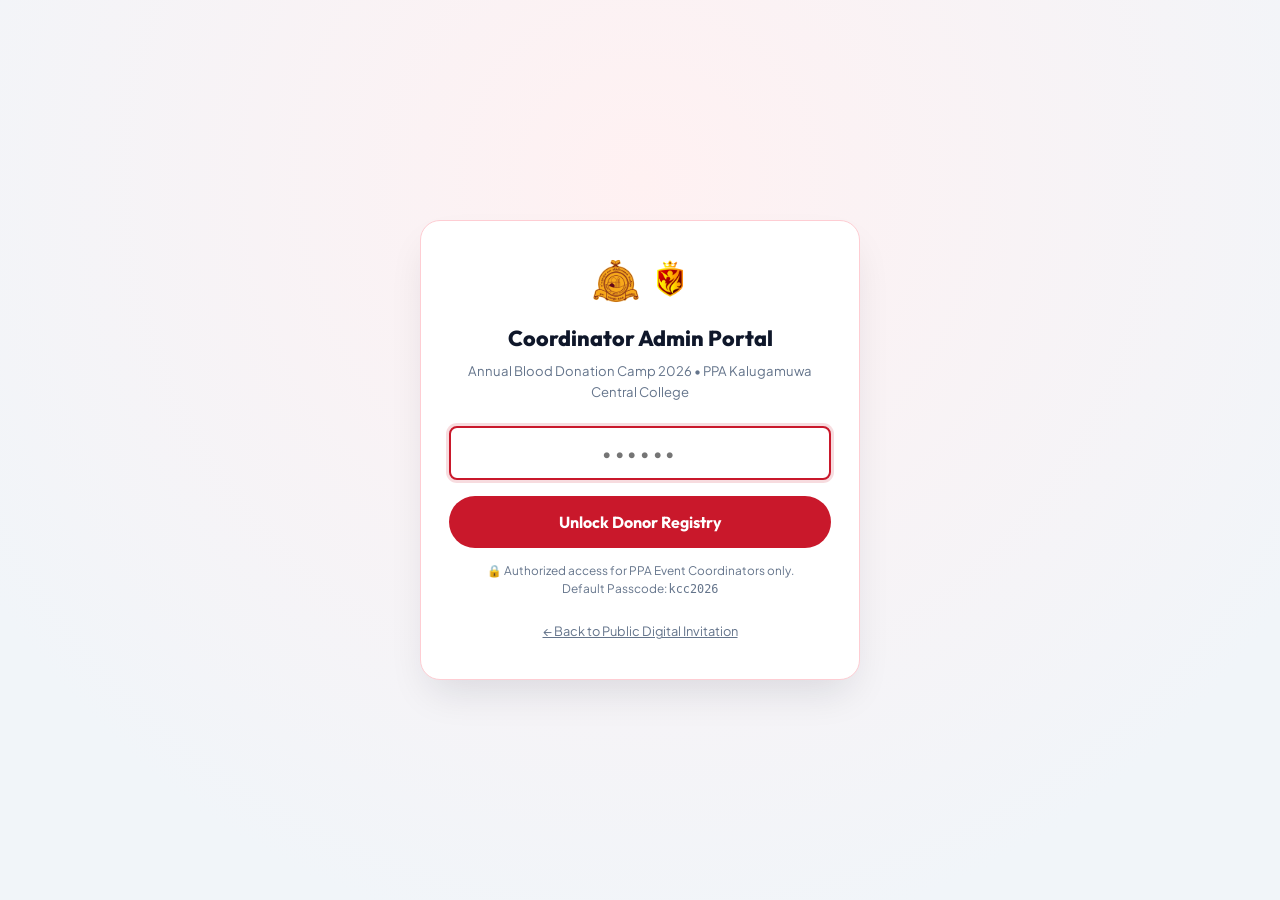
==== admin.html @ 864d2d02 "fix: remove mode no-cors that silently blocked all registration syncing to Google Sheets - config.js" ====
<!doctype html>
<html lang="en">
<head>
  <meta charset="utf-8">
  <meta name="viewport" content="width=device-width, initial-scale=1, viewport-fit=cover, maximum-scale=5">
  <meta name="theme-color" content="#8f0e1f">
  <meta name="robots" content="noindex, nofollow">
  <title>Coordinator Admin Portal | KCC Blood Donation Camp 2026</title>

  <!-- Google Fonts -->
  <link rel="preconnect" href="https://fonts.googleapis.com">
  <link rel="preconnect" href="https://fonts.gstatic.com" crossorigin>
  <link href="https://fonts.googleapis.com/css2?family=Outfit:wght@500;600;700;800&family=Plus+Jakarta+Sans:wght@400;500;600;700&display=swap" rel="stylesheet">

  <link rel="stylesheet" href="style.css">
  <style>
    /* ==========================================================================
       ADMIN PORTAL SPECIFIC STYLES
       ========================================================================== */
    body.admin-body {
      background: #f8fafc;
      min-height: 100vh;
      display: flex;
      flex-direction: column;
    }

    /* Passcode Lock Screen */
    .admin-auth-screen {
      min-height: 100vh;
      display: flex;
      align-items: center;
      justify-content: center;
      padding: 20px;
      background: radial-gradient(circle at 50% 20%, #fff1f2 0%, #f1f5f9 80%);
    }

    .auth-card {
      background: #ffffff;
      border: 1.5px solid var(--color-red-border);
      border-radius: 20px;
      padding: 36px 28px;
      width: 100%;
      max-width: 440px;
      text-align: center;
      box-shadow: 0 20px 40px -10px rgba(15, 23, 42, 0.12);
      animation: fadeInUp 0.4s ease-out;
    }

    .auth-crests {
      display: flex;
      align-items: center;
      justify-content: center;
      gap: 12px;
      margin-bottom: 16px;
    }

    .auth-crests img {
      height: 48px;
      width: auto;
    }

    .auth-title {
      font-family: var(--font-display);
      font-size: 1.35rem;
      font-weight: 800;
      color: var(--text-dark);
      margin-bottom: 4px;
    }

    .auth-sub {
      font-size: 0.82rem;
      color: var(--text-muted);
      margin-bottom: 24px;
    }

    .pin-input-wrap {
      position: relative;
      margin-bottom: 16px;
    }

    .pin-input {
      width: 100%;
      padding: 14px 16px;
      font-size: 1.1rem;
      text-align: center;
      letter-spacing: 0.2em;
      border: 2px solid var(--border-color);
      border-radius: var(--radius-sm);
      outline: none;
      transition: all 0.2s ease;
    }

    .pin-input:focus {
      border-color: var(--color-red);
      box-shadow: 0 0 0 3px rgba(201, 24, 43, 0.15);
    }

    .auth-error {
      color: var(--color-red);
      font-size: 0.82rem;
      font-weight: 600;
      display: none;
      margin-bottom: 12px;
    }

    .auth-hint {
      font-size: 0.74rem;
      color: var(--text-muted);
      margin-top: 14px;
    }

    /* Main Admin Dashboard Container */
    .admin-dashboard {
      display: none;
      flex-direction: column;
      flex: 1;
    }

    .admin-header {
      background: #ffffff;
      border-bottom: 1px solid var(--border-color);
      position: sticky;
      top: 0;
      z-index: 90;
      box-shadow: var(--shadow-sm);
    }

    .admin-nav-inner {
      max-width: 1120px;
      margin: 0 auto;
      padding: 12px 20px;
      display: flex;
      align-items: center;
      justify-content: space-between;
      gap: 16px;
      flex-wrap: wrap;
    }

    .admin-brand {
      display: flex;
      align-items: center;
      gap: 10px;
    }

    .admin-brand img {
      height: 38px;
    }

    .admin-brand-text h1 {
      font-family: var(--font-display);
      font-size: 1.05rem;
      font-weight: 800;
      color: var(--text-dark);
      line-height: 1.2;
    }

    .admin-brand-text p {
      font-size: 0.72rem;
      color: var(--color-gold);
      font-weight: 700;
      text-transform: uppercase;
      letter-spacing: 0.05em;
    }

    .admin-actions {
      display: flex;
      align-items: center;
      gap: 8px;
      flex-wrap: wrap;
    }

    .btn-admin {
      display: inline-flex;
      align-items: center;
      gap: 6px;
      padding: 8px 14px;
      border-radius: var(--radius-pill);
      font-family: var(--font-display);
      font-size: 0.82rem;
      font-weight: 700;
      cursor: pointer;
      border: 1px solid var(--border-color);
      background: #ffffff;
      color: var(--text-dark);
      transition: all 0.2s ease;
      white-space: nowrap;
    }

    .btn-admin:hover {
      border-color: var(--color-red);
      color: var(--color-red);
      transform: translateY(-1px);
    }

    .btn-admin-primary {
      background: var(--color-red);
      color: #ffffff;
      border-color: var(--color-red);
    }

    .btn-admin-primary:hover {
      background: var(--color-red-dark);
      color: #ffffff;
    }

    .btn-admin-green {
      background: #16a34a;
      color: #ffffff;
      border-color: #16a34a;
    }

    .btn-admin-green:hover {
      background: #15803d;
      color: #ffffff;
    }

    /* KPI Summary Row */
    .admin-content {
      max-width: 1120px;
      margin: 0 auto;
      padding: 24px 20px 60px;
      width: 100%;
      flex: 1;
    }

    .kpi-grid {
      display: grid;
      grid-template-columns: repeat(4, 1fr);
      gap: 16px;
      margin-bottom: 24px;
    }

    .kpi-card {
      background: #ffffff;
      border: 1px solid var(--border-color);
      border-radius: var(--radius-md);
      padding: 18px 16px;
      box-shadow: var(--shadow-sm);
      position: relative;
      overflow: hidden;
    }

    .kpi-card::before {
      content: "";
      position: absolute;
      top: 0;
      left: 0;
      right: 0;
      height: 3px;
      background: var(--border-color);
    }

    .kpi-card.kpi-red::before { background: var(--color-red); }
    .kpi-card.kpi-blue::before { background: #3b82f6; }
    .kpi-card.kpi-amber::before { background: #f59e0b; }
    .kpi-card.kpi-green::before { background: #10b981; }

    .kpi-title {
      font-size: 0.74rem;
      font-weight: 700;
      text-transform: uppercase;
      letter-spacing: 0.05em;
      color: var(--text-muted);
      margin-bottom: 6px;
    }

    .kpi-value {
      font-family: var(--font-display);
      font-size: 2rem;
      font-weight: 800;
      color: var(--text-dark);
      line-height: 1;
      margin-bottom: 6px;
    }

    .kpi-sub {
      font-size: 0.78rem;
      color: var(--text-muted);
      display: flex;
      align-items: center;
      gap: 6px;
      flex-wrap: wrap;
    }

    .badge-pill {
      display: inline-block;
      padding: 2px 7px;
      border-radius: var(--radius-pill);
      font-size: 0.72rem;
      font-weight: 700;
      background: #f1f5f9;
      color: var(--text-dark);
    }

    .badge-red { background: #fee2e2; color: #991b1b; }
    .badge-blue { background: #dbeafe; color: #1e40af; }
    .badge-green { background: #dcfce7; color: #166534; }
    .badge-amber { background: #fef3c7; color: #92400e; }

    /* Filters Bar */
    .filter-bar {
      background: #ffffff;
      border: 1px solid var(--border-color);
      border-radius: var(--radius-md);
      padding: 14px 16px;
      margin-bottom: 20px;
      display: flex;
      align-items: center;
      justify-content: space-between;
      gap: 12px;
      flex-wrap: wrap;
      box-shadow: var(--shadow-sm);
    }

    .search-wrap {
      flex: 1 1 260px;
      position: relative;
    }

    .search-input {
      width: 100%;
      padding: 9px 14px 9px 34px;
      border: 1px solid var(--border-color);
      border-radius: var(--radius-pill);
      font-size: 0.88rem;
      outline: none;
      transition: all 0.2s ease;
    }

    .search-input:focus {
      border-color: var(--color-red);
      box-shadow: 0 0 0 2px rgba(201, 24, 43, 0.1);
    }

    .search-icon {
      position: absolute;
      left: 12px;
      top: 50%;
      transform: translateY(-50%);
      color: var(--text-muted);
      pointer-events: none;
      font-size: 0.85rem;
    }

    .filter-group {
      display: flex;
      align-items: center;
      gap: 8px;
      flex-wrap: wrap;
    }

    .filter-select {
      padding: 8px 12px;
      border: 1px solid var(--border-color);
      border-radius: var(--radius-sm);
      font-size: 0.82rem;
      font-family: inherit;
      background: #ffffff;
      color: var(--text-dark);
      cursor: pointer;
      outline: none;
    }

    .filter-select:focus {
      border-color: var(--color-red);
    }

    /* Registry Table / Cards */
    .registry-card {
      background: #ffffff;
      border: 1px solid var(--border-color);
      border-radius: var(--radius-md);
      box-shadow: var(--shadow-sm);
      overflow: hidden;
    }

    .registry-header {
      padding: 14px 18px;
      border-bottom: 1px solid var(--border-color);
      display: flex;
      align-items: center;
      justify-content: space-between;
      background: #fbfcfd;
    }

    .registry-count {
      font-family: var(--font-display);
      font-size: 0.92rem;
      font-weight: 700;
      color: var(--text-dark);
    }

    .cloud-status-indicator {
      display: inline-flex;
      align-items: center;
      gap: 6px;
      font-size: 0.74rem;
      font-weight: 600;
      color: var(--text-muted);
    }

    .status-dot {
      width: 8px;
      height: 8px;
      border-radius: 50%;
      background: #94a3b8;
    }

    .status-dot.active {
      background: #10b981;
      box-shadow: 0 0 8px #10b981;
    }

    /* Table for desktop */
    .table-responsive {
      width: 100%;
      overflow-x: auto;
    }

    .donor-table {
      width: 100%;
      border-collapse: collapse;
      text-align: left;
      font-size: 0.86rem;
    }

    .donor-table th {
      background: #f8fafc;
      padding: 12px 14px;
      font-family: var(--font-display);
      font-size: 0.74rem;
      font-weight: 700;
      text-transform: uppercase;
      letter-spacing: 0.05em;
      color: var(--text-muted);
      border-bottom: 1px solid var(--border-color);
      white-space: nowrap;
    }

    .donor-table td {
      padding: 12px 14px;
      border-bottom: 1px solid #f1f5f9;
      color: var(--text-dark);
      vertical-align: middle;
    }

    .donor-table tr:hover td {
      background: #fcfdfe;
    }

    .pass-tag {
      font-family: monospace;
      font-weight: 700;
      font-size: 0.8rem;
      color: var(--color-red);
      background: var(--color-red-light);
      padding: 2px 6px;
      border-radius: 4px;
      white-space: nowrap;
    }

    .donor-name-cell {
      font-weight: 700;
      color: var(--text-dark);
    }

    .contact-cell a {
      color: inherit;
      font-weight: 600;
    }

    .contact-cell a:hover {
      color: var(--color-red);
      text-decoration: underline;
    }

    .table-actions {
      display: flex;
      align-items: center;
      gap: 6px;
    }

    .action-icon-btn {
      width: 32px;
      height: 32px;
      border-radius: 50%;
      display: inline-flex;
      align-items: center;
      justify-content: center;
      border: 1px solid var(--border-color);
      background: #ffffff;
      color: var(--text-dark);
      cursor: pointer;
      text-decoration: none;
      transition: all 0.2s ease;
      font-size: 0.85rem;
    }

    .action-icon-btn:hover {
      transform: scale(1.08);
    }

    .btn-wa-icon:hover {
      background: #25d366;
      border-color: #25d366;
      color: #ffffff;
    }

    .btn-call-icon:hover {
      background: #3b82f6;
      border-color: #3b82f6;
      color: #ffffff;
    }

    .btn-del-icon:hover {
      background: #ef4444;
      border-color: #ef4444;
      color: #ffffff;
    }

    /* Mobile Cards View (displayed <= 768px) */
    .mobile-donor-cards {
      display: none;
      padding: 12px;
      gap: 12px;
      flex-direction: column;
    }

    .m-donor-card {
      background: #ffffff;
      border: 1px solid var(--border-color);
      border-radius: var(--radius-sm);
      padding: 14px;
      display: flex;
      flex-direction: column;
      gap: 8px;
      box-shadow: 0 1px 3px rgba(0,0,0,0.03);
    }

    .m-card-header {
      display: flex;
      align-items: center;
      justify-content: space-between;
      border-bottom: 1px dashed var(--border-color);
      padding-bottom: 8px;
    }

    .m-card-body {
      display: flex;
      flex-direction: column;
      gap: 4px;
      font-size: 0.85rem;
    }

    .m-card-actions {
      display: flex;
      align-items: center;
      justify-content: space-between;
      gap: 8px;
      padding-top: 8px;
      border-top: 1px solid #f1f5f9;
      margin-top: 4px;
    }

    .m-act-btn {
      flex: 1;
      display: inline-flex;
      align-items: center;
      justify-content: center;
      gap: 6px;
      padding: 7px 10px;
      border-radius: var(--radius-pill);
      font-size: 0.78rem;
      font-weight: 700;
      text-decoration: none;
      border: 1px solid var(--border-color);
      background: #f8fafc;
      color: var(--text-dark);
    }

    .m-act-wa {
      background: #dcfce7;
      color: #166534;
      border-color: #bbf7d0;
    }

    .m-act-call {
      background: #dbeafe;
      color: #1e40af;
      border-color: #bfdbfe;
    }

    /* Modal Backdrop */
    .modal-overlay {
      position: fixed;
      top: 0;
      left: 0;
      right: 0;
      bottom: 0;
      background: rgba(15, 23, 42, 0.6);
      backdrop-filter: blur(4px);
      z-index: 1000;
      display: none;
      align-items: center;
      justify-content: center;
      padding: 20px;
    }

    .modal-overlay.is-active {
      display: flex;
    }

    .modal-box {
      background: #ffffff;
      border-radius: 20px;
      max-width: 520px;
      width: 100%;
      padding: 24px;
      box-shadow: 0 20px 40px rgba(0,0,0,0.2);
      max-height: 90vh;
      overflow-y: auto;
    }

    .modal-title {
      font-family: var(--font-display);
      font-size: 1.25rem;
      font-weight: 800;
      color: var(--text-dark);
      margin-bottom: 6px;
    }

    .modal-sub {
      font-size: 0.82rem;
      color: var(--text-muted);
      margin-bottom: 18px;
    }

    .form-group {
      margin-bottom: 14px;
    }

    .form-group label {
      display: block;
      font-size: 0.8rem;
      font-weight: 700;
      color: var(--text-dark);
      margin-bottom: 4px;
    }

    .form-group input, .form-group select {
      width: 100%;
      padding: 10px 12px;
      border: 1px solid var(--border-color);
      border-radius: var(--radius-sm);
      font-size: 0.88rem;
      outline: none;
    }

    .form-group input:focus, .form-group select:focus {
      border-color: var(--color-red);
    }

    .modal-footer {
      display: flex;
      align-items: center;
      justify-content: flex-end;
      gap: 10px;
      margin-top: 20px;
    }

    /* Empty state */
    .empty-state {
      padding: 48px 20px;
      text-align: center;
      color: var(--text-muted);
    }

    .empty-state-icon {
      font-size: 2.5rem;
      margin-bottom: 10px;
    }

    /* Responsive adjustments */
    @media (max-width: 900px) {
      .kpi-grid {
        grid-template-columns: repeat(2, 1fr);
      }
    }

    @media (max-width: 768px) {
      .table-responsive {
        display: none;
      }

      .mobile-donor-cards {
        display: flex;
      }

      .kpi-grid {
        grid-template-columns: 1fr;
        gap: 12px;
      }

      .admin-nav-inner {
        padding: 10px 14px;
      }

      .admin-content {
        padding: 16px 14px 40px;
      }

      .filter-bar {
        flex-direction: column;
        align-items: stretch;
      }

      .filter-group {
        justify-content: space-between;
      }

      .filter-select {
        flex: 1;
      }
    }

    /* Print styles for physical camp checklist */
    @media print {
      body.admin-body {
        background: #ffffff;
      }

      .admin-header, .kpi-grid, .filter-bar, .modal-overlay, .registry-header, .table-actions {
        display: none !important;
      }

      .table-responsive {
        display: block !important;
      }

      .mobile-donor-cards {
        display: none !important;
      }

      .admin-content {
        padding: 0;
        max-width: 100%;
      }

      .registry-card {
        border: none;
        box-shadow: none;
      }

      .print-header {
        display: block !important;
        text-align: center;
        margin-bottom: 20px;
        border-bottom: 2px solid #000000;
        padding-bottom: 10px;
      }

      .donor-table th, .donor-table td {
        border: 1px solid #000000;
        padding: 8px 6px;
        font-size: 0.72rem;
      }
    }

    .print-header {
      display: none;
    }
  </style>
</head>
<body class="admin-body">

  <!-- ==========================================================================
       1. PASSCODE BARRIER SCREEN
       ========================================================================== -->
  <div class="admin-auth-screen" id="authScreen">
    <div class="auth-card">
      <div class="auth-crests">
        <img src="assets/kcc-school-crest.png" alt="KCC Crest">
        <img src="assets/ppa-kcc-shield-large.png" alt="PPA KCC Crest">
      </div>
      <h2 class="auth-title">Coordinator Admin Portal</h2>
      <p class="auth-sub">Annual Blood Donation Camp 2026 • PPA Kalugamuwa Central College</p>

      <form id="authForm">
        <div class="pin-input-wrap">
          <input 
            type="password" 
            id="pinInput" 
            class="pin-input" 
            placeholder="••••••" 
            maxlength="16" 
            autocomplete="current-password" 
            required 
            autofocus
          >
        </div>
        <div class="auth-error" id="authError">Incorrect Passcode. Please try again.</div>

        <button type="submit" class="btn btn-red btn-touch-lg" style="width: 100%;">
          <span>Unlock Donor Registry</span>
        </button>
      </form>

      <p class="auth-hint">🔒 Authorized access for PPA Event Coordinators only.<br>Default Passcode: <code>kcc2026</code></p>
      <div style="margin-top: 18px;">
        <a href="index.html" style="font-size: 0.8rem; color: var(--text-muted); text-decoration: underline;">← Back to Public Digital Invitation</a>
      </div>
    </div>
  </div>

  <!-- ==========================================================================
       2. UNLOCKED ADMIN DASHBOARD
       ========================================================================== -->
  <div class="admin-dashboard" id="adminDashboard">

    <!-- Print Header (Physical Camp Roster) -->
    <div class="print-header">
      <h2>PAST PUPILS' ASSOCIATION • KALUGAMUWA CENTRAL COLLEGE</h2>
      <h3>Annual Blood Donation Camp 2026 — Official Donor Attendance Register</h3>
      <p>Date: Sunday, 06 Dec 2026 | Venue: College Main Hall | In collaboration with NBTS</p>
    </div>

    <!-- Top Navigation Bar -->
    <header class="admin-header">
      <div class="admin-nav-inner">
        <div class="admin-brand">
          <img src="assets/kcc-school-crest.png" alt="KCC Crest">
          <img src="assets/ppa-kcc-shield-large.png" alt="PPA Crest">
          <div class="admin-brand-text">
            <h1>PPA KCC Blood Donation Camp 2026</h1>
            <p>Coordinator Admin Dashboard</p>
          </div>
        </div>

        <div class="admin-actions">
          <button type="button" class="btn-admin" id="btnSyncRefresh" title="Refresh & Pull latest donors">
            <span>🔄 Sync Data</span>
          </button>
          <button type="button" class="btn-admin btn-admin-primary" id="btnOpenAddModal">
            <span>➕ Add Donor</span>
          </button>
          <button type="button" class="btn-admin btn-admin-green" id="btnExportCSV" title="Export to Excel / CSV">
            <span>📥 Export Excel</span>
          </button>
          <button type="button" class="btn-admin" onclick="window.print()" title="Print master attendance sheet">
            <span>🖨️ Print</span>
          </button>
          <button type="button" class="btn-admin" id="btnOpenCloudModal" title="Configure Google Sheets Cloud Webhook">
            <span>⚙️ Google Sheet</span>
          </button>
          <button type="button" class="btn-admin" id="btnLogout" style="color: var(--color-red);" title="Lock Dashboard">
            <span>🔒 Log Out</span>
          </button>
        </div>
      </div>
    </header>

    <!-- Main Content Area -->
    <main class="admin-content">

      <!-- KPI Metrics Overview -->
      <section class="kpi-grid">
        <!-- 1. Total Donors -->
        <div class="kpi-card kpi-red">
          <div class="kpi-title">Total Registered Donors</div>
          <div class="kpi-value" id="kpiTotal">0</div>
          <div class="kpi-sub">
            <span>Target: <strong id="kpiTarget">100</strong> donors</span>
            <span class="badge-pill badge-red" id="kpiProgress">0% Goal</span>
          </div>
        </div>

        <!-- 2. Gender Split -->
        <div class="kpi-card kpi-blue">
          <div class="kpi-title">Gender Distribution</div>
          <div class="kpi-value"><span id="kpiMale">0</span> <small style="font-size: 1rem; color: #64748b;">M</small> / <span id="kpiFemale">0</span> <small style="font-size: 1rem; color: #64748b;">F</small></div>
          <div class="kpi-sub">
            <span class="badge-pill badge-blue" id="kpiMalePercent">0% Male</span>
            <span class="badge-pill" id="kpiFemalePercent">0% Female</span>
          </div>
        </div>

        <!-- 3. Blood Groups Breakdown -->
        <div class="kpi-card kpi-amber">
          <div class="kpi-title">Top Blood Groups</div>
          <div class="kpi-sub" id="kpiBloodGroups" style="margin-top: 6px; gap: 4px;">
            <span class="badge-pill badge-amber">Loading...</span>
          </div>
        </div>

        <!-- 4. Time Slots Breakdown -->
        <div class="kpi-card kpi-green">
          <div class="kpi-title">Preferred Slots</div>
          <div class="kpi-sub" id="kpiSlots" style="margin-top: 6px; gap: 4px;">
            <span class="badge-pill badge-green">Morning: 0</span>
            <span class="badge-pill">Midday: 0</span>
            <span class="badge-pill">Afternoon: 0</span>
          </div>
        </div>
      </section>

      <!-- Filters & Search Bar -->
      <section class="filter-bar">
        <div class="search-wrap">
          <span class="search-icon">🔍</span>
          <input type="text" id="searchInput" class="search-input" placeholder="Search by name, phone, address, or Pass ID...">
        </div>

        <div class="filter-group">
          <select id="filterBloodGroup" class="filter-select" aria-label="Filter by Blood Group">
            <option value="ALL">All Blood Groups</option>
            <option value="A+">A Positive (A+)</option>
            <option value="A-">A Negative (A-)</option>
            <option value="B+">B Positive (B+)</option>
            <option value="B-">B Negative (B-)</option>
            <option value="O+">O Positive (O+)</option>
            <option value="O-">O Negative (O-)</option>
            <option value="AB+">AB Positive (AB+)</option>
            <option value="AB-">AB Negative (AB-)</option>
            <option value="Not Sure">Not Sure / Test on-site</option>
          </select>

          <select id="filterSlot" class="filter-select" aria-label="Filter by Time Slot">
            <option value="ALL">All Time Slots</option>
            <option value="Morning">Morning (09:00 – 11:30)</option>
            <option value="Midday">Midday (11:30 – 01:30)</option>
            <option value="Afternoon">Afternoon (01:30 – 03:30)</option>
          </select>

          <select id="filterGender" class="filter-select" aria-label="Filter by Gender">
            <option value="ALL">All Genders</option>
            <option value="Male">Male</option>
            <option value="Female">Female</option>
          </select>

          <button type="button" id="btnResetFilters" class="btn-admin" style="padding: 7px 10px;">Reset</button>
        </div>
      </section>

      <!-- Registry Data Card -->
      <section class="registry-card">
        <div class="registry-header">
          <div class="registry-count" id="registryCountText">Registered Donors (0)</div>
          <div class="cloud-status-indicator">
            <span class="status-dot" id="cloudStatusDot"></span>
            <span id="cloudStatusText">Local Storage</span>
          </div>
        </div>

        <!-- Desktop / Tablet Table View -->
        <div class="table-responsive">
          <table class="donor-table">
            <thead>
              <tr>
                <th>Pass ID</th>
                <th>Full Name</th>
                <th>Gender & Age</th>
                <th>Blood Group</th>
                <th>Contact Phone</th>
                <th>WhatsApp</th>
                <th>Address / Town</th>
                <th>Preferred Slot</th>
                <th>Actions</th>
              </tr>
            </thead>
            <tbody id="donorTableBody">
              <!-- Rendered via JS -->
            </tbody>
          </table>
        </div>

        <!-- Mobile Cards View (Realme 13 Pro & Mobile phones) -->
        <div class="mobile-donor-cards" id="mobileCardsContainer">
          <!-- Rendered via JS -->
        </div>

        <!-- Empty State -->
        <div class="empty-state" id="emptyState" style="display: none;">
          <div class="empty-state-icon">🩸</div>
          <h4 style="font-family: var(--font-display); font-size: 1.1rem; color: var(--text-dark); margin-bottom: 4px;">No Donors Registered Yet</h4>
          <p style="font-size: 0.85rem;">Registrations from your website will automatically appear here.</p>
        </div>
      </section>

    </main>

  </div>

  <!-- ==========================================================================
       3. MODAL: GOOGLE SHEETS CLOUD SYNC CONFIGURATION
       ========================================================================== -->
  <div class="modal-overlay" id="cloudModal" role="dialog" aria-modal="true">
    <div class="modal-box">
      <h3 class="modal-title">Google Sheets Cloud Webhook</h3>
      <p class="modal-sub">Link your private Google Sheet to receive live donor submissions automatically from GitHub Pages.</p>

      <form id="cloudConfigForm">
        <div class="form-group">
          <label for="googleSheetUrlInput">Google Apps Script Web App URL</label>
          <input 
            type="url" 
            id="googleSheetUrlInput" 
            placeholder="https://script.google.com/macros/s/AKfycb.../exec"
          >
          <small style="color: var(--text-muted); font-size: 0.74rem; display: block; margin-top: 4px;">
            Created using the included <code>google-apps-script.js</code> file.
          </small>
        </div>

        <div class="form-group">
          <label for="adminPinInput">Change Admin Passcode (Optional)</label>
          <input 
            type="text" 
            id="adminPinInput" 
            placeholder="kcc2026"
          >
        </div>

        <div class="form-group">
          <label for="targetDonorsInput">Target Donor Goal</label>
          <input 
            type="number" 
            id="targetDonorsInput" 
            value="100" 
            min="10" 
            max="1000"
          >
        </div>

        <div style="background: #f8fafc; border: 1px solid var(--border-color); border-radius: 8px; padding: 12px; margin-bottom: 16px; font-size: 0.78rem; line-height: 1.5; color: var(--text-body);">
          <strong>⚡ Quick Setup:</strong>
          <ol style="margin-left: 18px; margin-top: 4px;">
            <li>Create a new Google Sheet at <code>sheets.new</code>.</li>
            <li>Click <strong>Extensions > Apps Script</strong>, paste <code>google-apps-script.js</code>.</li>
            <li>Click <strong>Deploy > New Deployment > Web App</strong> (Set access: <em>Anyone</em>).</li>
            <li>Paste your Web App URL above and click Save.</li>
          </ol>
        </div>

        <div class="modal-footer">
          <button type="button" class="btn-admin" id="btnCloseCloudModal">Cancel</button>
          <button type="button" class="btn-admin" id="btnPushLocalToCloud" style="background: #f1f5f9;">Push Local to Cloud</button>
          <button type="submit" class="btn-admin btn-admin-primary">Save Settings</button>
        </div>
      </form>
    </div>
  </div>

  <!-- ==========================================================================
       4. MODAL: MANUAL ADD DONOR
       ========================================================================== -->
  <div class="modal-overlay" id="addDonorModal" role="dialog" aria-modal="true">
    <div class="modal-box">
      <h3 class="modal-title">Add Donor Manually</h3>
      <p class="modal-sub">Add a walk-in donor or phone call registration directly into the registry.</p>

      <form id="manualDonorForm">
        <div class="form-group">
          <label for="manName">Full Name *</label>
          <input type="text" id="manName" required placeholder="e.g. M.S.M. Ramjan / Kasun Perera">
        </div>

        <div style="display: grid; grid-template-columns: 1fr 1fr; gap: 10px;">
          <div class="form-group">
            <label for="manGender">Gender *</label>
            <select id="manGender" required>
              <option value="Male">Male</option>
              <option value="Female">Female</option>
            </select>
          </div>
          <div class="form-group">
            <label for="manAge">Age (18–60) *</label>
            <input type="number" id="manAge" required min="18" max="65" value="25">
          </div>
        </div>

        <div style="display: grid; grid-template-columns: 1fr 1fr; gap: 10px;">
          <div class="form-group">
            <label for="manContact">Contact Phone *</label>
            <input type="tel" id="manContact" required placeholder="077 123 4567">
          </div>
          <div class="form-group">
            <label for="manWhatsApp">WhatsApp Number</label>
            <input type="tel" id="manWhatsApp" placeholder="077 123 4567">
          </div>
        </div>

        <div class="form-group">
          <label for="manAddress">Address / Town *</label>
          <input type="text" id="manAddress" required placeholder="e.g. Gelioya / Kalugamuwa">
        </div>

        <div style="display: grid; grid-template-columns: 1fr 1fr; gap: 10px;">
          <div class="form-group">
            <label for="manBloodGroup">Blood Group</label>
            <select id="manBloodGroup">
              <option value="Not Sure / Test on-site">Not Sure / Test on-site</option>
              <option value="A+">A Positive (A+)</option>
              <option value="A-">A Negative (A-)</option>
              <option value="B+">B Positive (B+)</option>
              <option value="B-">B Negative (B-)</option>
              <option value="O+">O Positive (O+)</option>
              <option value="O-">O Negative (O-)</option>
              <option value="AB+">AB Positive (AB+)</option>
              <option value="AB-">AB Negative (AB-)</option>
            </select>
          </div>
          <div class="form-group">
            <label for="manSlot">Preferred Time Slot</label>
            <select id="manSlot">
              <option value="Morning (09:00 AM – 11:30 AM)">Morning (09:00 – 11:30)</option>
              <option value="Midday (11:30 AM – 01:30 PM)">Midday (11:30 – 01:30)</option>
              <option value="Afternoon (01:30 PM – 03:30 PM)">Afternoon (01:30 – 03:30)</option>
            </select>
          </div>
        </div>

        <div class="modal-footer">
          <button type="button" class="btn-admin" id="btnCloseAddModal">Cancel</button>
          <button type="submit" class="btn-admin btn-admin-primary">Save Donor</button>
        </div>
      </form>
    </div>
  </div>

  <script src="config.js"></script>
  <script>
    (() => {
      "use strict";

      const authScreen = document.getElementById("authScreen");
      const adminDashboard = document.getElementById("adminDashboard");
      const authForm = document.getElementById("authForm");
      const pinInput = document.getElementById("pinInput");
      const authError = document.getElementById("authError");
      const btnLogout = document.getElementById("btnLogout");

      const kpiTotal = document.getElementById("kpiTotal");
      const kpiTarget = document.getElementById("kpiTarget");
      const kpiProgress = document.getElementById("kpiProgress");
      const kpiMale = document.getElementById("kpiMale");
      const kpiFemale = document.getElementById("kpiFemale");
      const kpiMalePercent = document.getElementById("kpiMalePercent");
      const kpiFemalePercent = document.getElementById("kpiFemalePercent");
      const kpiBloodGroups = document.getElementById("kpiBloodGroups");
      const kpiSlots = document.getElementById("kpiSlots");

      const searchInput = document.getElementById("searchInput");
      const filterBloodGroup = document.getElementById("filterBloodGroup");
      const filterSlot = document.getElementById("filterSlot");
      const filterGender = document.getElementById("filterGender");
      const btnResetFilters = document.getElementById("btnResetFilters");

      const registryCountText = document.getElementById("registryCountText");
      const donorTableBody = document.getElementById("donorTableBody");
      const mobileCardsContainer = document.getElementById("mobileCardsContainer");
      const emptyState = document.getElementById("emptyState");
      const cloudStatusDot = document.getElementById("cloudStatusDot");
      const cloudStatusText = document.getElementById("cloudStatusText");

      const btnSyncRefresh = document.getElementById("btnSyncRefresh");
      const btnExportCSV = document.getElementById("btnExportCSV");
      const btnOpenAddModal = document.getElementById("btnOpenAddModal");
      const btnCloseAddModal = document.getElementById("btnCloseAddModal");
      const addDonorModal = document.getElementById("addDonorModal");
      const manualDonorForm = document.getElementById("manualDonorForm");

      const btnOpenCloudModal = document.getElementById("btnOpenCloudModal");
      const btnCloseCloudModal = document.getElementById("btnCloseCloudModal");
      const cloudModal = document.getElementById("cloudModal");
      const cloudConfigForm = document.getElementById("cloudConfigForm");
      const googleSheetUrlInput = document.getElementById("googleSheetUrlInput");
      const adminPinInput = document.getElementById("adminPinInput");
      const targetDonorsInput = document.getElementById("targetDonorsInput");
      const btnPushLocalToCloud = document.getElementById("btnPushLocalToCloud");

      /* --------------------------------------------------------------------------
         1. AUTHENTICATION & SESSION
         -------------------------------------------------------------------------- */
      function checkAuth() {
        const config = window.DonorRegistry.getCloudConfig();
        const authed = sessionStorage.getItem("kcc_admin_authed");
        if (authed === "true") {
          authScreen.style.display = "none";
          adminDashboard.style.display = "flex";
          initDashboard();
        } else {
          authScreen.style.display = "flex";
          adminDashboard.style.display = "none";
          pinInput.focus();
        }
      }

      authForm.addEventListener("submit", (e) => {
        e.preventDefault();
        const config = window.DonorRegistry.getCloudConfig();
        const pin = pinInput.value.trim();
        const correctPin = config.adminPin || window.DonorRegistry.DEFAULT_PIN;

        if (pin === correctPin) {
          sessionStorage.setItem("kcc_admin_authed", "true");
          authError.style.display = "none";
          checkAuth();
        } else {
          authError.style.display = "block";
          pinInput.classList.add("has-error");
          pinInput.focus();
        }
      });

      btnLogout.addEventListener("click", () => {
        if (confirm("Lock admin portal?")) {
          sessionStorage.removeItem("kcc_admin_authed");
          location.reload();
        }
      });

      /* --------------------------------------------------------------------------
         2. DASHBOARD RENDERING & FILTERING
         -------------------------------------------------------------------------- */
      let allDonors = [];

      function getFilteredDonors() {
        const query = searchInput.value.trim().toLowerCase();
        const bgFilter = filterBloodGroup.value;
        const slotFilter = filterSlot.value;
        const genderFilter = filterGender.value;

        return allDonors.filter(d => {
          // Query
          if (query) {
            const str = `${d.name} ${d.contact} ${d.whatsapp} ${d.address} ${d.passId} ${d.bloodGroup}`.toLowerCase();
            if (!str.includes(query)) return false;
          }

          // Blood Group
          if (bgFilter !== "ALL") {
            if (bgFilter === "Not Sure") {
              if (!d.bloodGroup || (!d.bloodGroup.toLowerCase().includes("not sure") && !d.bloodGroup.toLowerCase().includes("test"))) {
                return false;
              }
            } else {
              if (!d.bloodGroup || !d.bloodGroup.includes(bgFilter)) return false;
            }
          }

          // Slot
          if (slotFilter !== "ALL") {
            if (!d.slot || !d.slot.toLowerCase().includes(slotFilter.toLowerCase())) return false;
          }

          // Gender
          if (genderFilter !== "ALL") {
            const g = (d.gender || "").toLowerCase();
            if (genderFilter === "Male" && (g.includes("female") || g.includes("ස්ත්‍රී") || g.includes("பெண்"))) return false;
            if (genderFilter === "Female" && !(g.includes("female") || g.includes("ස්ත්‍රී") || g.includes("பெண்"))) return false;
          }

          return true;
        });
      }

      function renderKPIs() {
        const config = window.DonorRegistry.getCloudConfig();
        const target = config.targetDonors || 100;
        const stats = window.DonorRegistry.calculateStats(allDonors);

        kpiTotal.textContent = stats.total;
        kpiTarget.textContent = target;

        const pct = target > 0 ? Math.round((stats.total / target) * 100) : 0;
        kpiProgress.textContent = `${pct}% Goal`;

        kpiMale.textContent = stats.male;
        kpiFemale.textContent = stats.female;
        const mPct = stats.total > 0 ? Math.round((stats.male / stats.total) * 100) : 0;
        const fPct = stats.total > 0 ? (100 - mPct) : 0;
        kpiMalePercent.textContent = `${mPct}% Male`;
        kpiFemalePercent.textContent = `${fPct}% Female`;

        // Blood Groups
        kpiBloodGroups.innerHTML = "";
        const groups = Object.keys(stats.bloodGroups);
        if (groups.length === 0) {
          kpiBloodGroups.innerHTML = '<span class="badge-pill">No data</span>';
        } else {
          groups.forEach(g => {
            const count = stats.bloodGroups[g];
            const span = document.createElement("span");
            span.className = "badge-pill badge-amber";
            span.textContent = `${g}: ${count}`;
            kpiBloodGroups.appendChild(span);
          });
        }

        // Slots
        kpiSlots.innerHTML = `
          <span class="badge-pill badge-green">Morning: ${stats.slots.Morning || 0}</span>
          <span class="badge-pill">Midday: ${stats.slots.Midday || 0}</span>
          <span class="badge-pill">Afternoon: ${stats.slots.Afternoon || 0}</span>
        `;
      }

      function renderDonors() {
        const filtered = getFilteredDonors();
        registryCountText.textContent = `Registered Donors (${filtered.length} of ${allDonors.length})`;

        if (filtered.length === 0) {
          donorTableBody.innerHTML = "";
          mobileCardsContainer.innerHTML = "";
          emptyState.style.display = "block";
          return;
        }

        emptyState.style.display = "none";

        // Desktop Table
        donorTableBody.innerHTML = filtered.map(d => {
          const bgBadgeClass = (d.bloodGroup && (d.bloodGroup.includes("O") || d.bloodGroup.includes("A") || d.bloodGroup.includes("B"))) ? "badge-red" : "badge-pill";
          const cleanPhone = (d.contact || "").replace(/[^0-9]/g, "");
          const waPhone = (d.whatsapp || d.contact || "").replace(/[^0-9]/g, "");
          const cleanWa = waPhone.startsWith("0") ? "94" + waPhone.substring(1) : waPhone;

          return `
            <tr>
              <td><span class="pass-tag">${d.passId || "N/A"}</span></td>
              <td class="donor-name-cell">${escapeHtml(d.name || "—")}</td>
              <td>${escapeHtml(d.gender || "—")}, ${d.age || "—"} yrs</td>
              <td><span class="badge-pill ${bgBadgeClass}">${escapeHtml(d.bloodGroup || "Not Sure")}</span></td>
              <td class="contact-cell"><a href="tel:${cleanPhone}">📞 ${escapeHtml(d.contact || "—")}</a></td>
              <td class="contact-cell">${waPhone ? `<a href="https://wa.me/${cleanWa}" target="_blank" rel="noopener">💬 ${escapeHtml(d.whatsapp)}</a>` : "—"}</td>
              <td><small>${escapeHtml(d.address || "—")}</small></td>
              <td><small>${escapeHtml(d.slot || "Morning")}</small></td>
              <td>
                <div class="table-actions">
                  <a href="tel:${cleanPhone}" class="action-icon-btn btn-call-icon" title="Call Donor">📞</a>
                  ${cleanWa ? `<a href="https://wa.me/${cleanWa}?text=Hello%20${encodeURIComponent(d.name)}%2C%20regarding%20PPA%20KCC%20Blood%20Donation%20Camp..." target="_blank" rel="noopener" class="action-icon-btn btn-wa-icon" title="Chat on WhatsApp">💬</a>` : ""}
                  <button type="button" class="action-icon-btn btn-del-icon" onclick="window.confirmDeleteDonor('${d.passId}')" title="Delete">🗑️</button>
                </div>
              </td>
            </tr>
          `;
        }).join("");

        // Mobile Cards
        mobileCardsContainer.innerHTML = filtered.map(d => {
          const cleanPhone = (d.contact || "").replace(/[^0-9]/g, "");
          const waPhone = (d.whatsapp || d.contact || "").replace(/[^0-9]/g, "");
          const cleanWa = waPhone.startsWith("0") ? "94" + waPhone.substring(1) : waPhone;

          return `
            <div class="m-donor-card">
              <div class="m-card-header">
                <span class="pass-tag">${d.passId || "N/A"}</span>
                <span class="badge-pill badge-red">${escapeHtml(d.bloodGroup || "Not Sure")}</span>
              </div>
              <div class="m-card-body">
                <div><strong style="font-size: 1rem; color: var(--text-dark);">${escapeHtml(d.name || "—")}</strong></div>
                <div style="color: var(--text-muted); font-size: 0.78rem;">${escapeHtml(d.gender || "—")}, ${d.age || "—"} yrs • ${escapeHtml(d.slot || "Morning")}</div>
                <div style="margin-top: 4px;">📍 ${escapeHtml(d.address || "—")}</div>
                <div style="font-size: 0.74rem; color: #94a3b8;">Registered: ${escapeHtml(d.registeredAt || "—")}</div>
              </div>
              <div class="m-card-actions">
                <a href="tel:${cleanPhone}" class="m-act-btn m-act-call">📞 Call</a>
                ${cleanWa ? `<a href="https://wa.me/${cleanWa}?text=Hello%20${encodeURIComponent(d.name)}%2C%20regarding%20PPA%20KCC%20Blood%20Donation..." target="_blank" rel="noopener" class="m-act-btn m-act-wa">💬 WhatsApp</a>` : ""}
                <button type="button" class="m-act-btn" onclick="window.confirmDeleteDonor('${d.passId}')" style="color: var(--color-red); flex: 0 0 40px;">🗑️</button>
              </div>
            </div>
          `;
        }).join("");
      }

      function escapeHtml(str) {
        if (!str) return "";
        return String(str)
          .replace(/&/g, "&amp;")
          .replace(/</g, "&lt;")
          .replace(/>/g, "&gt;")
          .replace(/"/g, "&quot;")
          .replace(/'/g, "&#039;");
      }

      window.confirmDeleteDonor = (passId) => {
        if (confirm(`Are you sure you want to delete donor ${passId}?`)) {
          allDonors = window.DonorRegistry.deleteDonor(passId);
          renderKPIs();
          renderDonors();
        }
      };

      /* --------------------------------------------------------------------------
         3. CLOUD SYNC & DATA LOADING
         -------------------------------------------------------------------------- */
      async function syncData(showAlert = true) {
        const config = window.DonorRegistry.getCloudConfig();
        cloudStatusDot.className = "status-dot";
        cloudStatusText.textContent = "Syncing...";

        // Load local records first
        allDonors = window.DonorRegistry.getAllDonors();

        if (config.googleSheetUrl && config.googleSheetUrl.startsWith("http")) {
          cloudStatusDot.className = "status-dot active";
          cloudStatusText.textContent = "Google Sheet Active";

          try {
            const url = `${config.googleSheetUrl}?pin=${encodeURIComponent(config.adminPin || "kcc2026")}`;
            const res = await fetch(url, { redirect: "follow" });
            if (res.ok) {
              const result = await res.json();
              if (result.status === "success" && Array.isArray(result.donors)) {
                // Merge cloud donors with local donors (avoid duplicates by passId)
                const cloudDonors = result.donors;
                const map = new Map();
                // Add local donors
                allDonors.forEach(d => map.set(d.passId, d));
                // Add or update cloud donors
                cloudDonors.forEach(d => map.set(d.passId, { ...map.get(d.passId), ...d }));

                allDonors = Array.from(map.values());
                window.DonorRegistry.saveAllDonors(allDonors);

                if (showAlert) alert(`Synced successfully! Total donors: ${allDonors.length}`);
              }
            }
          } catch (e) {
            console.warn("Could not fetch from Google Sheet directly (CORS or network):", e);
            cloudStatusText.textContent = "Local + Cloud Queue";
            if (showAlert) alert("Loaded local registrations. Google Sheet webhook is connected for submissions.");
          }
        } else {
          cloudStatusDot.className = "status-dot";
          cloudStatusText.textContent = "Local Storage (No Sheet URL)";
          if (showAlert) alert(`Loaded ${allDonors.length} local registration(s). Tip: Link a Google Sheet in settings to sync across devices.`);
        }

        renderKPIs();
        renderDonors();
      }

      function initDashboard() {
        const config = window.DonorRegistry.getCloudConfig();
        googleSheetUrlInput.value = config.googleSheetUrl || "";
        adminPinInput.value = config.adminPin || "kcc2026";
        targetDonorsInput.value = config.targetDonors || 100;

        syncData(false);
      }

      // Filter events
      searchInput.addEventListener("input", renderDonors);
      filterBloodGroup.addEventListener("change", renderDonors);
      filterSlot.addEventListener("change", renderDonors);
      filterGender.addEventListener("change", renderDonors);
      btnResetFilters.addEventListener("click", () => {
        searchInput.value = "";
        filterBloodGroup.value = "ALL";
        filterSlot.value = "ALL";
        filterGender.value = "ALL";
        renderDonors();
      });

      // Actions
      btnSyncRefresh.addEventListener("click", () => syncData(true));
      btnExportCSV.addEventListener("click", () => window.DonorRegistry.exportToCSV(getFilteredDonors()));

      // Cloud Modal
      btnOpenCloudModal.addEventListener("click", () => cloudModal.classList.add("is-active"));
      btnCloseCloudModal.addEventListener("click", () => cloudModal.classList.remove("is-active"));
      cloudConfigForm.addEventListener("submit", (e) => {
        e.preventDefault();
        window.DonorRegistry.setCloudConfig({
          googleSheetUrl: googleSheetUrlInput.value.trim(),
          adminPin: adminPinInput.value.trim() || "kcc2026",
          targetDonors: parseInt(targetDonorsInput.value, 10) || 100
        });
        cloudModal.classList.remove("is-active");
        syncData(true);
      });

      // Push Local to Cloud
      btnPushLocalToCloud.addEventListener("click", async () => {
        const config = window.DonorRegistry.getCloudConfig();
        if (!config.googleSheetUrl || !config.googleSheetUrl.startsWith("http")) {
          alert("Please enter a valid Google Apps Script Web App URL first.");
          return;
        }

        const donors = window.DonorRegistry.getAllDonors();
        if (donors.length === 0) {
          alert("No local records to push.");
          return;
        }

        if (!confirm(`Push ${donors.length} record(s) to your Google Sheet now?`)) return;

        let sent = 0;
        for (const d of donors) {
          try {
            await fetch(config.googleSheetUrl, {
              method: "POST",
              redirect: "follow",
              headers: { "Content-Type": "text/plain" },
              body: JSON.stringify(d)
            });
            sent++;
          } catch (e) {
            console.error("Error pushing donor:", e);
          }
        }
        alert(`Successfully queued ${sent} donor record(s) to your Google Sheet! Check your Google Sheet to view rows.`);
      });

      // Manual Add Donor Modal
      btnOpenAddModal.addEventListener("click", () => addDonorModal.classList.add("is-active"));
      btnCloseAddModal.addEventListener("click", () => addDonorModal.classList.remove("is-active"));
      manualDonorForm.addEventListener("submit", async (e) => {
        e.preventDefault();
        const data = {
          name: document.getElementById("manName").value.trim(),
          gender: document.getElementById("manGender").value,
          age: parseInt(document.getElementById("manAge").value, 10) || 25,
          contact: document.getElementById("manContact").value.trim(),
          whatsapp: document.getElementById("manWhatsApp").value.trim() || document.getElementById("manContact").value.trim(),
          address: document.getElementById("manAddress").value.trim(),
          bloodGroup: document.getElementById("manBloodGroup").value,
          slot: document.getElementById("manSlot").value
        };

        const passId = (window.DonorRegistry && typeof window.DonorRegistry.getNextPassId === "function")
          ? window.DonorRegistry.getNextPassId()
          : "#PPA-KCC-BDC-001";
        await window.DonorRegistry.saveDonor(data, passId, "en");

        addDonorModal.classList.remove("is-active");
        manualDonorForm.reset();
        allDonors = window.DonorRegistry.getAllDonors();
        renderKPIs();
        renderDonors();
        alert(`Donor ${data.name} successfully registered with Pass ID ${passId}!`);
      });

      // Start check
      checkAuth();
    })();
  </script>
</body>
</html>
---- style.css ----
/* ==========================================================================
   PPA KCC BLOOD DONATION CAMP 2026 — SIMPLE, ATTRACTIVE & SUPER MOBILE-FRIENDLY
   Crafted by Inkspire Prints
   ========================================================================== */

:root {
  --font-display: 'Outfit', -apple-system, BlinkMacSystemFont, "Segoe UI", Roboto, sans-serif;
  --font-body: 'Plus Jakarta Sans', -apple-system, BlinkMacSystemFont, "Segoe UI", Roboto, sans-serif;

  --color-red: #c9182b;
  --color-red-dark: #9e1020;
  --color-red-light: #fff5f5;
  --color-red-border: #fecdd3;
  --color-gold: #d97706;
  --color-gold-light: #fef3c7;
  --color-success: #16a34a;
  --color-success-bg: #f0fdf4;
  --color-whatsapp: #25d366;
  --color-whatsapp-dark: #128c7e;

  --bg-page: #fbfbfc;
  --bg-card: #ffffff;
  --bg-subtle: #f8fafc;

  --text-dark: #0f172a;
  --text-body: #334155;
  --text-muted: #64748b;

  --border-color: #e2e8f0;

  --radius-sm: 8px;
  --radius-md: 12px;
  --radius-lg: 18px;
  --radius-pill: 999px;

  --shadow-sm: 0 2px 6px rgba(0, 0, 0, 0.04);
  --shadow-md: 0 8px 24px -4px rgba(15, 23, 42, 0.07);
  --shadow-pulse: 0 4px 18px rgba(201, 24, 43, 0.28);
}

*, *::before, *::after {
  box-sizing: border-box;
  margin: 0;
  padding: 0;
  -webkit-tap-highlight-color: transparent;
}

html {
  font-size: 16px;
  scroll-behavior: smooth;
  -webkit-text-size-adjust: 100%;
  overflow-x: hidden;
  max-width: 100%;
  width: 100%;
}

body {
  font-family: var(--font-body);
  background-color: var(--bg-page);
  color: var(--text-body);
  line-height: 1.6;
  overflow-x: hidden;
  max-width: 100%;
  width: 100%;
  position: relative;
  -webkit-font-smoothing: antialiased;
}

img {
  max-width: 100%;
  height: auto;
  display: block;
}

a {
  text-decoration: none;
  color: inherit;
}

button, input, select {
  font-family: inherit;
}

.container {
  max-width: 860px;
  margin: 0 auto;
  padding: 0 20px;
}

/* --------------------------------------------------------------------------
   KEYFRAME ANIMATIONS
   -------------------------------------------------------------------------- */
@keyframes fadeInDown {
  from {
    opacity: 0;
    transform: translateY(-16px);
  }
  to {
    opacity: 1;
    transform: translateY(0);
  }
}

@keyframes fadeInUp {
  from {
    opacity: 0;
    transform: translateY(20px);
  }
  to {
    opacity: 1;
    transform: translateY(0);
  }
}

@keyframes heartThump {
  0%, 100% { transform: scale(1); }
  12% { transform: scale(1.18); }
  24% { transform: scale(1); }
  36% { transform: scale(1.12); }
  55% { transform: scale(1); }
}

@keyframes pulseDot {
  0%, 100% { opacity: 1; transform: scale(1); }
  50% { opacity: 0.4; transform: scale(0.7); }
}

@keyframes pulseGlow {
  0%, 100% { box-shadow: 0 4px 14px rgba(201, 24, 43, 0.3); }
  50% { box-shadow: 0 6px 22px rgba(201, 24, 43, 0.55); }
}

@keyframes shakeError {
  0%, 100% { transform: translateX(0); }
  20%, 60% { transform: translateX(-6px); }
  40%, 80% { transform: translateX(6px); }
}

@keyframes popIn {
  0% { opacity: 0; transform: scale(0.92) translateY(16px); }
  100% { opacity: 1; transform: scale(1) translateY(0); }
}

/* Scroll reveal utility */
.reveal {
  opacity: 0;
  transform: translateY(22px);
  transition: opacity 0.55s cubic-bezier(0.16, 1, 0.3, 1),
              transform 0.55s cubic-bezier(0.16, 1, 0.3, 1);
  will-change: opacity, transform;
}

.reveal.is-revealed {
  opacity: 1;
  transform: translateY(0);
}

.animate-fade-in {
  animation: fadeInUp 0.7s cubic-bezier(0.16, 1, 0.3, 1) both;
}

.delay-1 { animation-delay: 0.1s; }
.delay-2 { animation-delay: 0.2s; }
.delay-3 { animation-delay: 0.3s; }
.delay-4 { animation-delay: 0.4s; }

/* --------------------------------------------------------------------------
   LANGUAGE OPENER MODAL
   -------------------------------------------------------------------------- */
.lang-opener-overlay {
  position: fixed;
  inset: 0;
  z-index: 9999;
  background: radial-gradient(circle at 50% 25%, rgba(255, 245, 245, 0.98), rgba(248, 250, 252, 0.99));
  backdrop-filter: blur(14px);
  -webkit-backdrop-filter: blur(14px);
  display: flex;
  align-items: center;
  justify-content: center;
  padding: 18px;
  transition: opacity 0.4s ease, visibility 0.4s ease, transform 0.4s ease;
}

.lang-opener-overlay.is-hidden {
  opacity: 0;
  visibility: hidden;
  transform: scale(1.03);
  pointer-events: none;
}

.lang-opener-card {
  background: #ffffff;
  border: 1.5px solid var(--color-red-border);
  box-shadow: 0 20px 45px -8px rgba(15, 23, 42, 0.12), 0 0 30px rgba(201, 24, 43, 0.08);
  border-radius: 24px;
  max-width: 520px;
  width: 100%;
  padding: 36px 28px;
  text-align: center;
  animation: popIn 0.6s cubic-bezier(0.16, 1, 0.3, 1) both;
}

.opener-crests {
  display: flex;
  align-items: center;
  justify-content: center;
  gap: 14px;
  margin-bottom: 16px;
}

.opener-crest {
  height: 58px;
  width: auto;
  object-fit: contain;
  filter: drop-shadow(0 2px 6px rgba(0,0,0,0.08));
}

.opener-crest-sep {
  color: var(--color-gold);
  font-size: 1.1rem;
}

.opener-org {
  font-family: var(--font-display);
  font-size: 0.76rem;
  font-weight: 700;
  color: var(--color-gold);
  letter-spacing: 0.06em;
  text-transform: uppercase;
  margin-bottom: 14px;
}

.opener-heart-pulse {
  width: 54px;
  height: 54px;
  border-radius: 50%;
  background: linear-gradient(135deg, #ef4444, var(--color-red));
  color: #ffffff;
  display: flex;
  align-items: center;
  justify-content: center;
  margin: 0 auto 16px;
  box-shadow: 0 4px 16px rgba(201, 24, 43, 0.35);
  animation: heartThump 1.5s ease-in-out infinite;
}

.opener-heading {
  font-family: var(--font-display);
  font-size: 1.5rem;
  font-weight: 800;
  color: var(--text-dark);
  margin-bottom: 6px;
}

.opener-sub {
  font-size: 0.92rem;
  color: var(--text-body);
  margin-bottom: 24px;
  line-height: 1.5;
}

.lang-sub-hint {
  font-size: 0.84rem;
  color: var(--text-muted);
}

.lang-choice-grid {
  display: flex;
  flex-direction: column;
  gap: 12px;
  margin-bottom: 20px;
}

.lang-choice-btn {
  display: flex;
  align-items: center;
  gap: 16px;
  padding: 14px 18px;
  background: var(--bg-subtle);
  border: 1.5px solid var(--border-color);
  border-radius: var(--radius-md);
  cursor: pointer;
  text-align: left;
  transition: all 0.2s ease;
  user-select: none;
}

.lang-choice-btn:hover {
  background: var(--color-red-light);
  border-color: var(--color-red);
  transform: translateY(-2px);
  box-shadow: var(--shadow-sm);
}

.lang-choice-btn:active {
  transform: scale(0.98);
}

.choice-flag {
  font-size: 1.6rem;
  line-height: 1;
}

.choice-text {
  display: flex;
  flex-direction: column;
}

.choice-title {
  font-family: var(--font-display);
  font-size: 1.15rem;
  font-weight: 800;
  color: var(--text-dark);
  line-height: 1.2;
}

.choice-desc {
  font-size: 0.8rem;
  color: var(--color-red);
  font-weight: 600;
}

.opener-audio-note {
  font-size: 0.78rem;
  color: var(--text-muted);
}

/* --------------------------------------------------------------------------
   FONT OVERRIDES FOR TAMIL & SINHALA
   -------------------------------------------------------------------------- */
.font-tamil {
  font-family: 'Noto Sans Tamil', var(--font-body) !important;
}

.font-sinhala {
  font-family: 'Noto Sans Sinhala', var(--font-body) !important;
}

body.lang-ta {
  font-family: 'Noto Sans Tamil', var(--font-body);
}

body.lang-si {
  font-family: 'Noto Sans Sinhala', var(--font-body);
}

/* --------------------------------------------------------------------------
   TOP BAR
   -------------------------------------------------------------------------- */
.top-bar {
  background: rgba(255, 255, 255, 0.96);
  backdrop-filter: blur(10px);
  -webkit-backdrop-filter: blur(10px);
  border-bottom: 1px solid var(--border-color);
  padding: 10px 0;
  position: sticky;
  top: 0;
  z-index: 100;
  box-shadow: var(--shadow-sm);
  width: 100%;
  max-width: 100%;
}

.top-bar-inner {
  max-width: 860px;
  width: 100%;
  margin: 0 auto;
  padding: 0 20px;
  display: flex;
  align-items: center;
  justify-content: space-between;
  box-sizing: border-box;
}

.logos-group {
  display: flex;
  align-items: center;
  gap: 10px;
}

.crest-img {
  height: 42px;
  width: auto;
  object-fit: contain;
  filter: drop-shadow(0 2px 4px rgba(0,0,0,0.06));
}

.header-titles {
  display: flex;
  flex-direction: column;
}

.org-name {
  font-family: var(--font-display);
  font-size: 0.72rem;
  font-weight: 700;
  color: var(--color-gold);
  letter-spacing: 0.05em;
  text-transform: uppercase;
}

.school-name {
  font-family: var(--font-display);
  font-size: 0.96rem;
  font-weight: 700;
  color: var(--text-dark);
}

.top-bar-right {
  display: flex;
  align-items: center;
  gap: 10px;
}

/* Language Switcher Pills */
.lang-switcher {
  display: inline-flex;
  align-items: center;
  background: var(--bg-subtle);
  border: 1px solid var(--border-color);
  border-radius: var(--radius-pill);
  padding: 2px;
  gap: 2px;
}

.lang-pill {
  padding: 5px 11px;
  border-radius: var(--radius-pill);
  font-family: var(--font-display);
  font-size: 0.78rem;
  font-weight: 700;
  color: var(--text-body);
  transition: all 0.2s ease;
  line-height: 1.2;
}

.lang-pill:hover {
  color: var(--color-red);
}

.lang-pill.active {
  background: var(--color-red);
  color: #ffffff !important;
}

.audio-btn {
  display: flex;
  align-items: center;
  gap: 6px;
  padding: 7px 14px;
  background: var(--color-red-light);
  border: 1px solid var(--color-red-border);
  border-radius: var(--radius-pill);
  font-family: var(--font-display);
  font-size: 0.82rem;
  font-weight: 700;
  color: var(--color-red);
  cursor: pointer;
  transition: all 0.2s ease;
}

.audio-btn:hover {
  background: #fee2e2;
}

.audio-btn.is-playing {
  background: var(--color-red);
  color: #ffffff;
  border-color: var(--color-red);
}

/* --------------------------------------------------------------------------
   HERO / INVITATION SECTION
   -------------------------------------------------------------------------- */
.hero-section {
  padding: 44px 0 32px;
  text-align: center;
  background: radial-gradient(circle at 50% 10%, #fff1f2 0%, #fbfbfc 70%);
}

.invitation-badge {
  display: inline-flex;
  align-items: center;
  gap: 8px;
  padding: 6px 16px;
  background: #fee2e2;
  color: var(--color-red-dark);
  font-family: var(--font-display);
  font-size: 0.8rem;
  font-weight: 700;
  border-radius: var(--radius-pill);
  letter-spacing: 0.04em;
  text-transform: uppercase;
  margin-bottom: 16px;
  border: 1px solid var(--color-red-border);
}

.pulse-dot {
  width: 8px;
  height: 8px;
  background-color: var(--color-red);
  border-radius: 50%;
  animation: pulseDot 1.4s ease-in-out infinite;
}

.title-wrap {
  display: flex;
  align-items: center;
  justify-content: center;
  gap: 14px;
  margin-bottom: 12px;
}

.heartbeat-icon-wrap {
  width: 46px;
  height: 46px;
  border-radius: 50%;
  background: linear-gradient(135deg, #ef4444, var(--color-red));
  color: #ffffff;
  display: flex;
  align-items: center;
  justify-content: center;
  box-shadow: 0 4px 14px rgba(201, 24, 43, 0.35);
  animation: heartThump 1.6s ease-in-out infinite;
  flex-shrink: 0;
}

.heartbeat-svg {
  width: 24px;
  height: 24px;
}

.main-title {
  font-family: var(--font-display);
  font-size: clamp(2.2rem, 5.5vw, 3.4rem);
  font-weight: 800;
  color: var(--text-dark);
  line-height: 1.15;
  letter-spacing: -0.02em;
  text-align: left;
}

.highlight-text {
  color: var(--color-red);
}

.tagline {
  font-size: 1.12rem;
  font-weight: 500;
  font-style: italic;
  color: var(--text-body);
  margin-bottom: 6px;
}

.collab-text {
  font-size: 0.85rem;
  color: var(--text-muted);
  margin-bottom: 28px;
}

/* Single-row Countdown */
.countdown-wrap {
  background: var(--bg-card);
  border: 1px solid var(--border-color);
  border-radius: var(--radius-lg);
  padding: 20px 24px;
  box-shadow: var(--shadow-sm);
  display: inline-block;
  margin-bottom: 28px;
  max-width: 100%;
}

.countdown-label {
  font-family: var(--font-display);
  font-size: 0.74rem;
  font-weight: 700;
  letter-spacing: 0.08em;
  color: var(--color-gold);
  margin-bottom: 10px;
}

.countdown {
  display: flex;
  align-items: center;
  justify-content: center;
  gap: 10px;
}

.cd-box {
  display: flex;
  flex-direction: column;
  align-items: center;
  min-width: 62px;
  padding: 8px 6px;
  background: var(--color-red-light);
  border-radius: var(--radius-sm);
  border: 1px solid var(--color-red-border);
  transition: transform 0.2s ease;
}

.cd-box:hover {
  transform: translateY(-2px);
}

.cd-num {
  font-family: var(--font-display);
  font-size: 1.75rem;
  font-weight: 800;
  color: var(--color-red-dark);
  line-height: 1;
}

.cd-txt {
  font-size: 0.68rem;
  font-weight: 700;
  text-transform: uppercase;
  color: var(--text-muted);
  margin-top: 4px;
}

.cd-sep {
  font-family: var(--font-display);
  font-size: 1.4rem;
  font-weight: 700;
  color: var(--color-red);
}

/* 3 Details Grid */
.details-grid {
  display: grid;
  grid-template-columns: repeat(3, 1fr);
  gap: 14px;
  margin-bottom: 28px;
}

.detail-card {
  background: var(--bg-card);
  border: 1px solid var(--border-color);
  border-radius: var(--radius-md);
  padding: 18px 14px;
  text-align: center;
  box-shadow: var(--shadow-sm);
  transition: all 0.2s ease;
  display: block;
}

.detail-link:hover {
  border-color: var(--color-red);
  transform: translateY(-2px);
  box-shadow: var(--shadow-md);
}

.detail-icon {
  font-size: 1.4rem;
  margin-bottom: 6px;
}

.detail-label {
  font-family: var(--font-display);
  font-size: 0.7rem;
  font-weight: 700;
  color: var(--text-muted);
  letter-spacing: 0.06em;
}

.detail-value {
  font-family: var(--font-display);
  font-size: 1rem;
  font-weight: 700;
  color: var(--text-dark);
}

.detail-sub {
  font-size: 0.75rem;
  color: var(--color-red);
  font-weight: 600;
  margin-top: 2px;
}

/* Action Buttons */
.action-buttons {
  display: flex;
  flex-wrap: wrap;
  align-items: center;
  justify-content: center;
  gap: 10px;
}

.btn {
  display: inline-flex;
  align-items: center;
  justify-content: center;
  gap: 8px;
  padding: 12px 22px;
  border-radius: var(--radius-pill);
  font-family: var(--font-display);
  font-size: 0.94rem;
  font-weight: 700;
  cursor: pointer;
  border: 1px solid transparent;
  transition: all 0.2s ease;
  user-select: none;
}

.btn:active {
  transform: scale(0.97);
}

.btn-red {
  background: var(--color-red);
  color: #ffffff;
}

.btn-red:hover {
  background: var(--color-red-dark);
  transform: translateY(-1px);
}

.btn-pulse {
  animation: pulseGlow 2.4s ease-in-out infinite;
}

.btn-white {
  background: #ffffff;
  color: var(--text-dark);
  border-color: var(--border-color);
  box-shadow: var(--shadow-sm);
}

.btn-white:hover {
  background: var(--bg-subtle);
  border-color: var(--text-muted);
  transform: translateY(-1px);
}

.btn-whatsapp {
  background: var(--color-whatsapp);
  color: #ffffff;
}

.btn-whatsapp:hover {
  background: var(--color-whatsapp-dark);
  transform: translateY(-1px);
}

.btn-small {
  padding: 8px 16px;
  font-size: 0.85rem;
}

.btn-touch-lg {
  min-height: 52px;
  font-size: 1rem;
  padding: 14px 20px;
}

/* --------------------------------------------------------------------------
   SHARED SECTION HEADINGS
   -------------------------------------------------------------------------- */
.section {
  padding: 50px 0;
}

.section-header {
  text-align: center;
  margin-bottom: 28px;
}

.sub-badge {
  display: inline-block;
  font-family: var(--font-display);
  font-size: 0.74rem;
  font-weight: 700;
  color: var(--color-red);
  text-transform: uppercase;
  letter-spacing: 0.06em;
  margin-bottom: 6px;
}

.section-header h2 {
  font-family: var(--font-display);
  font-size: 1.8rem;
  font-weight: 800;
  color: var(--text-dark);
  margin-bottom: 6px;
}

.section-header p {
  font-size: 0.95rem;
  color: var(--text-muted);
}

/* --------------------------------------------------------------------------
   ELIGIBILITY GUIDE
   -------------------------------------------------------------------------- */
.eligibility-section {
  background: #ffffff;
  border-top: 1px solid var(--border-color);
  border-bottom: 1px solid var(--border-color);
}

.eligibility-grid {
  display: grid;
  grid-template-columns: repeat(3, 1fr);
  gap: 14px;
  margin-bottom: 20px;
}

.elig-card {
  background: var(--bg-subtle);
  border: 1px solid var(--border-color);
  border-radius: var(--radius-md);
  padding: 18px 14px;
  text-align: center;
  transition: all 0.25s ease;
}

.elig-card:hover {
  border-color: var(--color-red-border);
  background: var(--color-red-light);
  transform: translateY(-2px);
}

.elig-icon {
  width: 30px;
  height: 30px;
  border-radius: 50%;
  background: #dcfce7;
  color: #16a34a;
  display: inline-flex;
  align-items: center;
  justify-content: center;
  font-weight: 800;
  font-size: 0.85rem;
  margin-bottom: 8px;
}

.elig-card h3 {
  font-family: var(--font-display);
  font-size: 1rem;
  font-weight: 700;
  color: var(--text-dark);
  margin-bottom: 4px;
}

.elig-card p {
  font-size: 0.82rem;
  color: var(--text-body);
  line-height: 1.45;
}

.defer-note {
  background: #fff8f8;
  border: 1px solid var(--color-red-border);
  border-radius: var(--radius-md);
  padding: 14px 18px;
  font-size: 0.86rem;
  color: #991b1b;
  text-align: center;
}

/* --------------------------------------------------------------------------
   DONOR APPLICATION FORM (SUPER MOBILE FRIENDLY)
   -------------------------------------------------------------------------- */
.app-section {
  background: radial-gradient(circle at 50% 20%, #fff1f2 0%, #fbfbfc 70%);
}

.form-card {
  background: #ffffff;
  border: 1px solid var(--border-color);
  border-radius: var(--radius-lg);
  padding: 28px 24px;
  box-shadow: var(--shadow-md);
}

/* Pledge Box with Custom Checkmark */
.pledge-box {
  background: var(--color-success-bg);
  border: 1.5px solid #bbf7d0;
  border-radius: var(--radius-md);
  padding: 16px;
  margin-bottom: 22px;
  transition: all 0.2s ease;
}

.pledge-box.is-unchecked {
  background: #fef2f2;
  border-color: var(--color-red-border);
}

.pledge-label {
  display: flex;
  align-items: flex-start;
  gap: 12px;
  cursor: pointer;
}

.pledge-label input[type="checkbox"] {
  position: absolute;
  opacity: 0;
  width: 0;
  height: 0;
}

.pledge-chk-custom {
  width: 24px;
  height: 24px;
  border-radius: 6px;
  background: var(--color-success);
  color: #ffffff;
  display: flex;
  align-items: center;
  justify-content: center;
  font-weight: 800;
  font-size: 0.9rem;
  flex-shrink: 0;
  margin-top: 1px;
  transition: all 0.2s ease;
}

.pledge-label input[type="checkbox"]:not(:checked) ~ .pledge-chk-custom {
  background: #ffffff;
  border: 2px solid var(--text-muted);
  color: transparent;
}

.pledge-text strong {
  display: block;
  font-family: var(--font-display);
  font-size: 1.05rem;
  font-weight: 700;
  color: #166534;
  margin-bottom: 2px;
}

.pledge-text small {
  font-size: 0.82rem;
  color: #374151;
  display: block;
  line-height: 1.4;
}

/* Form Fields */
.fields-grid {
  display: grid;
  grid-template-columns: repeat(2, 1fr);
  gap: 16px;
  margin-bottom: 22px;
}

.full-width {
  grid-column: span 2;
}

.half-width {
  grid-column: span 1;
}

.field-wrap {
  display: flex;
  flex-direction: column;
}

.field-wrap.has-error input,
.field-wrap.has-error select {
  border-color: var(--color-red) !important;
  background: #fff8f8;
  animation: shakeError 0.4s ease-in-out;
}

.field-wrap label {
  font-family: var(--font-display);
  font-size: 0.88rem;
  font-weight: 700;
  color: var(--text-dark);
  margin-bottom: 6px;
  display: flex;
  align-items: center;
  justify-content: space-between;
}

.req {
  color: var(--color-red);
}

/* Mobile Input Base: 16px font-size to prevent iOS zoom */
.field-wrap input[type="text"],
.field-wrap input[type="tel"],
.field-wrap input[type="date"],
.field-wrap select {
  width: 100%;
  min-height: 48px;
  padding: 12px 14px;
  border: 1.5px solid var(--border-color);
  border-radius: var(--radius-sm);
  font-family: var(--font-body);
  font-size: 16px; /* Essential: prevents mobile auto-zoom */
  color: var(--text-dark);
  background: #ffffff;
  outline: none;
  transition: border-color 0.2s ease, box-shadow 0.2s ease;
  -webkit-appearance: none;
  appearance: none;
}

.field-wrap input:focus,
.field-wrap select:focus {
  border-color: var(--color-red);
  box-shadow: 0 0 0 3px rgba(201, 24, 43, 0.14);
}

/* Date input styling */
.field-wrap input[type="date"] {
  min-height: 48px;
}

/* Touch-Friendly Gender Pill Selector */
.gender-options {
  display: flex;
  gap: 10px;
  height: 48px;
}

.gender-radio {
  flex: 1;
  position: relative;
  cursor: pointer;
  display: block;
}

.gender-radio input[type="radio"] {
  position: absolute;
  opacity: 0;
  width: 0;
  height: 0;
}

.gender-pill-box {
  width: 100%;
  height: 100%;
  display: flex;
  align-items: center;
  justify-content: center;
  gap: 8px;
  border: 1.5px solid var(--border-color);
  border-radius: var(--radius-sm);
  font-family: var(--font-display);
  font-size: 0.95rem;
  font-weight: 700;
  color: var(--text-body);
  background: var(--bg-subtle);
  transition: all 0.2s ease;
  user-select: none;
}

.gender-dot {
  width: 10px;
  height: 10px;
  border-radius: 50%;
  border: 2px solid var(--text-muted);
  background: transparent;
  transition: all 0.2s ease;
}

.gender-radio input[type="radio"]:checked ~ .gender-pill-box {
  background: var(--color-red-light);
  border-color: var(--color-red);
  color: var(--color-red-dark);
}

.gender-radio input[type="radio"]:checked ~ .gender-pill-box .gender-dot {
  background: var(--color-red);
  border-color: var(--color-red);
}

/* Age Badge */
.age-badge {
  font-size: 0.75rem;
  padding: 2px 8px;
  border-radius: var(--radius-pill);
  background: #e0f2fe;
  color: #0369a1;
  font-weight: 700;
}

/* Same Phone Toggle (Touch Hit Area) */
.label-row {
  display: flex;
  align-items: center;
  justify-content: space-between;
}

.same-chk {
  font-size: 0.78rem;
  color: var(--color-red);
  font-weight: 700;
  cursor: pointer;
  display: inline-flex;
  align-items: center;
  gap: 5px;
  padding: 4px 6px;
  border-radius: var(--radius-sm);
  background: var(--color-red-light);
}

.same-chk input {
  accent-color: var(--color-red);
  cursor: pointer;
}

/* Inline Errors */
.error-msg {
  display: none;
  font-size: 0.78rem;
  color: var(--color-red);
  font-weight: 600;
  margin-top: 5px;
}

.error-msg.visible {
  display: block;
}

/* Submit Row */
.form-submit-row {
  display: flex;
  gap: 12px;
  margin-bottom: 18px;
}

.form-submit-row .btn {
  flex: 1;
}

.btn-block {
  width: 100%;
  display: flex;
  align-items: center;
  justify-content: center;
}

/* Submit Feedback Notice */
.submit-notice-box {
  margin-top: 12px;
  margin-bottom: 18px;
  padding: 14px 18px;
  background: #ecfdf5;
  border: 1.5px solid #10b981;
  border-radius: var(--radius-sm);
  animation: fadeIn 0.4s ease both;
}

.submit-notice-inner {
  display: flex;
  align-items: center;
  gap: 12px;
}

.submit-notice-icon {
  width: 24px;
  height: 24px;
  min-width: 24px;
  border-radius: 50%;
  background: #10b981;
  color: #ffffff;
  display: flex;
  align-items: center;
  justify-content: center;
  font-size: 0.85rem;
  font-weight: 800;
}

.submit-notice-text {
  font-size: 0.92rem;
  color: #065f46;
  font-weight: 600;
  line-height: 1.4;
}

.contact-coordinator {
  text-align: center;
  font-size: 0.86rem;
  color: var(--text-muted);
}

.contact-coordinator a {
  color: var(--color-red);
  font-weight: 700;
}

/* Generated Confirmation Card / Pass */
.confirm-card {
  margin-top: 24px;
  padding: 22px;
  background: var(--color-red-light);
  border: 1.5px solid var(--color-red-border);
  border-radius: var(--radius-md);
  text-align: center;
  animation: popIn 0.5s cubic-bezier(0.16, 1, 0.3, 1) both;
}

.confirm-badge {
  display: inline-block;
  padding: 4px 12px;
  background: #16a34a;
  color: #ffffff;
  font-family: var(--font-display);
  font-size: 0.75rem;
  font-weight: 800;
  border-radius: var(--radius-pill);
  letter-spacing: 0.05em;
  margin-bottom: 8px;
}

.confirm-card h3 {
  font-family: var(--font-display);
  font-size: 1.2rem;
  color: var(--text-dark);
  margin-bottom: 4px;
}

.confirm-pass-id {
  font-family: var(--font-display);
  font-size: 1.15rem;
  font-weight: 800;
  color: var(--color-red);
  margin-bottom: 14px;
}

.confirm-details {
  text-align: left;
  background: #ffffff;
  padding: 16px 18px;
  border-radius: var(--radius-sm);
  border: 1px solid var(--border-color);
  font-size: 0.88rem;
  line-height: 1.8;
  margin-bottom: 16px;
}

.venue-link {
  color: var(--color-red);
  font-weight: 700;
}

.venue-link:hover {
  text-decoration: underline;
}

.confirm-actions {
  display: flex;
  justify-content: center;
  gap: 10px;
}

/* --------------------------------------------------------------------------
   MOBILE FLOATING ACTION BAR
   -------------------------------------------------------------------------- */
.mobile-floating-bar {
  display: none;
  position: fixed;
  bottom: 16px;
  left: 50%;
  transform: translateX(-50%) translateY(80px);
  z-index: 999;
  background: rgba(15, 23, 42, 0.94);
  backdrop-filter: blur(12px);
  -webkit-backdrop-filter: blur(12px);
  border-radius: var(--radius-pill);
  padding: 6px 10px;
  box-shadow: 0 10px 30px rgba(0, 0, 0, 0.25);
  gap: 8px;
  transition: transform 0.35s cubic-bezier(0.16, 1, 0.3, 1);
}

.mobile-floating-bar.is-visible {
  transform: translateX(-50%) translateY(0);
}

.float-btn {
  display: inline-flex;
  align-items: center;
  gap: 6px;
  padding: 8px 16px;
  border-radius: var(--radius-pill);
  font-family: var(--font-display);
  font-size: 0.85rem;
  font-weight: 700;
  color: #ffffff;
  white-space: nowrap;
}

.float-register {
  background: var(--color-red);
}

.float-map {
  background: rgba(255, 255, 255, 0.15);
}

/* --------------------------------------------------------------------------
   FOOTER (INKSPIRE PRINTS & DIMENSION — DARK MOOD BRANDING)
   -------------------------------------------------------------------------- */
.footer {
  background: linear-gradient(180deg, #181215 0%, #0d0a0c 100%);
  border-top: 3px solid var(--color-red-primary);
  box-shadow: inset 0 1px 0 rgba(255, 255, 255, 0.08), 0 -8px 25px rgba(0, 0, 0, 0.18);
  padding: 48px 0 28px;
  text-align: center;
  color: #f1f5f9;
  position: relative;
}

.footer-intro {
  margin-bottom: 24px;
}

.footer-kicker {
  font-size: 0.74rem;
  text-transform: uppercase;
  color: #f59e0b; /* Warm gold matching PPA crest */
  font-weight: 800;
  letter-spacing: 0.12em;
  margin-bottom: 6px;
  display: inline-block;
}

.footer-brand-title {
  font-family: var(--font-display);
  font-size: 1.45rem;
  font-weight: 800;
  color: #ffffff;
  margin-bottom: 6px;
  letter-spacing: -0.01em;
}

.footer-desc {
  font-size: 0.88rem;
  color: #94a3b8;
  max-width: 560px;
  margin: 0 auto;
  line-height: 1.5;
}

.footer-brands-grid {
  display: grid;
  grid-template-columns: repeat(2, 1fr);
  gap: 16px;
  max-width: 620px;
  margin: 28px auto;
}

.brand-box {
  background: rgba(255, 255, 255, 0.04);
  border: 1px solid rgba(255, 255, 255, 0.1);
  border-radius: var(--radius-md);
  padding: 18px 16px;
  display: flex;
  flex-direction: column;
  align-items: center;
  justify-content: center;
  transition: all 0.25s ease;
  backdrop-filter: blur(8px);
}

.brand-box:hover {
  background: rgba(255, 255, 255, 0.07);
  border-color: rgba(220, 38, 38, 0.5);
  box-shadow: 0 10px 25px rgba(0, 0, 0, 0.4), 0 0 16px rgba(197, 25, 45, 0.2);
  transform: translateY(-2px);
}

.brand-img {
  height: 34px;
  width: auto;
  max-width: 160px;
  object-fit: contain;
  margin-bottom: 10px;
  filter: drop-shadow(0 2px 4px rgba(0, 0, 0, 0.4));
}

.brand-text {
  font-size: 0.78rem;
  color: #cbd5e1;
  line-height: 1.45;
}

.footer-contact-bar {
  display: flex;
  flex-wrap: wrap;
  align-items: center;
  justify-content: center;
  gap: 12px;
  font-size: 0.88rem;
  color: #cbd5e1;
  font-weight: 500;
  margin-bottom: 24px;
  padding: 0 10px;
}

.footer-contact-bar a {
  color: #f8fafc;
  font-weight: 600;
  text-decoration: none;
  transition: color 0.2s ease;
}

.footer-contact-bar a:hover {
  color: #f87171;
  text-decoration: underline;
}

.footer-wa-link {
  display: inline-flex;
  align-items: center;
  gap: 6px;
  color: #25d366 !important;
  background: rgba(37, 211, 102, 0.12);
  border: 1px solid rgba(37, 211, 102, 0.35);
  padding: 5px 15px;
  border-radius: 999px;
  font-size: 0.82rem;
  font-weight: 700 !important;
  text-decoration: none !important;
  transition: all 0.2s ease;
}

.footer-wa-link:hover {
  background: #25d366;
  color: #ffffff !important;
  border-color: #25d366;
  box-shadow: 0 4px 14px rgba(37, 211, 102, 0.35);
  transform: translateY(-1px);
  text-decoration: none !important;
}

.footer-contact-bar .dot {
  color: rgba(255, 255, 255, 0.22);
}

.footer-copy {
  border-top: 1px solid rgba(255, 255, 255, 0.08);
  padding-top: 18px;
  font-size: 0.76rem;
  color: #64748b;
  line-height: 1.6;
}

.footer-copy p:last-child {
  color: #94a3b8;
  font-weight: 500;
}

.footer-admin-link {
  color: #94a3b8;
  font-size: 0.74rem;
  text-decoration: none;
  transition: color 0.2s ease;
  margin-left: 6px;
  display: inline-block;
}

.footer-admin-link:hover {
  color: #f87171;
  text-decoration: underline;
}

/* --------------------------------------------------------------------------
   RESPONSIVE & MOBILE-FIRST OPTIMIZATION
   -------------------------------------------------------------------------- */
@media (max-width: 768px) {
  /* --- TOP BAR (FIXES OVERLAP & COLLISION ON PHONES LIKE REALME 13 PRO) --- */
  .top-bar {
    padding: 8px 0 6px;
    width: 100%;
    overflow: hidden;
  }

  .top-bar-inner {
    flex-direction: column;
    align-items: stretch;
    gap: 8px;
    padding: 0 14px;
    width: 100%;
    box-sizing: border-box;
  }

  .logos-group {
    width: 100%;
    display: flex;
    align-items: center;
    gap: 8px;
    min-width: 0;
  }

  .crest-img {
    height: 32px;
    width: auto;
    flex-shrink: 0;
  }

  .header-titles {
    flex: 1 1 auto;
    min-width: 0;
    overflow: hidden;
  }

  .org-name {
    font-size: 0.62rem;
    letter-spacing: 0.03em;
    white-space: nowrap;
    overflow: hidden;
    text-overflow: ellipsis;
    display: block;
    line-height: 1.2;
  }

  .school-name {
    font-size: 0.82rem;
    white-space: nowrap;
    overflow: hidden;
    text-overflow: ellipsis;
    display: block;
    line-height: 1.25;
    color: var(--text-dark);
  }

  .top-bar-right {
    width: 100%;
    display: flex;
    align-items: center;
    justify-content: space-between;
    gap: 8px;
    padding-top: 4px;
    border-top: 1px solid rgba(0, 0, 0, 0.05);
  }

  .lang-switcher {
    flex: 1 1 auto;
    display: flex;
    align-items: center;
    justify-content: space-between;
    min-width: 0;
    background: #f1f5f9;
    padding: 2px;
  }

  .lang-pill {
    flex: 1 1 0;
    text-align: center;
    padding: 6px 4px;
    font-size: 0.74rem;
    min-height: 32px;
    display: flex;
    align-items: center;
    justify-content: center;
    white-space: nowrap;
  }

  .audio-btn {
    flex-shrink: 0;
    padding: 6px 12px;
    font-size: 0.74rem;
    min-height: 32px;
    gap: 4px;
    white-space: nowrap;
  }

  /* --- LAYOUT GRIDS --- */
  .details-grid {
    grid-template-columns: 1fr;
    gap: 10px;
  }

  .eligibility-grid {
    grid-template-columns: 1fr;
    gap: 12px;
  }

  .fields-grid {
    grid-template-columns: 1fr;
    gap: 14px;
  }

  .full-width, .half-width {
    grid-column: span 1;
  }

  .form-submit-row {
    flex-direction: column;
    gap: 10px;
  }

  .footer-brands-grid {
    grid-template-columns: 1fr;
    gap: 14px;
  }

  .footer-contact-bar {
    flex-direction: column;
    gap: 10px;
    padding: 0 4px;
  }

  .footer-contact-bar .dot {
    display: none;
  }

  .footer-wa-link {
    margin-top: 4px;
  }

  .footer {
    padding-bottom: 96px; /* Crucial: ensures floating bar does not cover copyright & attribution! */
    width: 100%;
    overflow: hidden;
    box-sizing: border-box;
  }

  .mobile-floating-bar {
    display: flex;
    max-width: calc(100vw - 32px);
  }
}

@media (max-width: 480px) {
  .container {
    padding: 0 14px;
    width: 100%;
    box-sizing: border-box;
  }

  .hero-section {
    padding: 24px 0 20px;
    overflow: hidden;
  }

  .invitation-badge {
    font-size: 0.72rem;
    padding: 5px 12px;
  }

  .title-wrap {
    flex-direction: column;
    text-align: center;
    gap: 10px;
  }

  .main-title {
    text-align: center;
    font-size: 1.95rem;
    line-height: 1.15;
  }

  .tagline {
    font-size: 0.95rem;
    padding: 0 8px;
  }

  .collab-text {
    font-size: 0.78rem;
    padding: 0 8px;
    margin-bottom: 20px;
  }

  /* Full-width responsive Countdown (prevents overflow on mobile) */
  .countdown-wrap {
    width: 100%;
    max-width: 100%;
    padding: 14px 10px;
    display: block;
    margin-bottom: 22px;
    box-sizing: border-box;
  }

  .countdown-label {
    font-size: 0.68rem;
    margin-bottom: 8px;
  }

  .countdown {
    width: 100%;
    display: flex;
    justify-content: space-between;
    gap: 4px;
  }

  .cd-box {
    min-width: 0;
    flex: 1 1 0;
    padding: 6px 2px;
  }

  .cd-num {
    font-size: 1.35rem;
  }

  .cd-txt {
    font-size: 0.6rem;
  }

  .cd-sep {
    font-size: 1.1rem;
    padding: 0 1px;
  }

  .action-buttons {
    flex-direction: column;
    width: 100%;
    gap: 10px;
  }

  .action-buttons .btn {
    width: 100%;
  }

  .form-card {
    padding: 18px 14px;
    border-radius: 16px;
  }

  .pledge-box {
    padding: 12px;
    margin-bottom: 16px;
  }

  .pledge-text strong {
    font-size: 0.95rem;
  }

  .pledge-text small {
    font-size: 0.78rem;
  }

  .confirm-details {
    padding: 12px 10px;
    font-size: 0.84rem;
  }

  .confirm-actions {
    flex-direction: column;
    gap: 8px;
  }

  .confirm-actions .btn {
    width: 100%;
  }

  .brand-box {
    padding: 14px 12px;
  }

  .brand-text {
    font-size: 0.74rem;
  }
}

@media (max-width: 360px) {
  .crest-img {
    height: 26px;
  }

  .school-name {
    font-size: 0.76rem;
  }

  .org-name {
    font-size: 0.58rem;
  }

  .lang-pill {
    font-size: 0.7rem;
    padding: 4px 2px;
  }

  .audio-btn {
    font-size: 0.7rem;
    padding: 4px 8px;
  }

  .cd-num {
    font-size: 1.2rem;
  }
}

/* --------------------------------------------------------------------------
   PRINT STYLES
   -------------------------------------------------------------------------- */
@media print {
  body {
    background: #ffffff;
  }

  .top-bar,
  .hero-section,
  .eligibility-section,
  #donorForm,
  .footer,
  .confirm-actions,
  .mobile-floating-bar {
    display: none !important;
  }

  .app-section {
    padding: 0;
    background: none;
  }

  .form-card {
    border: none;
    box-shadow: none;
    padding: 0;
  }

  .confirm-card {
    display: block !important;
    border: 2px solid #000000;
  }
}
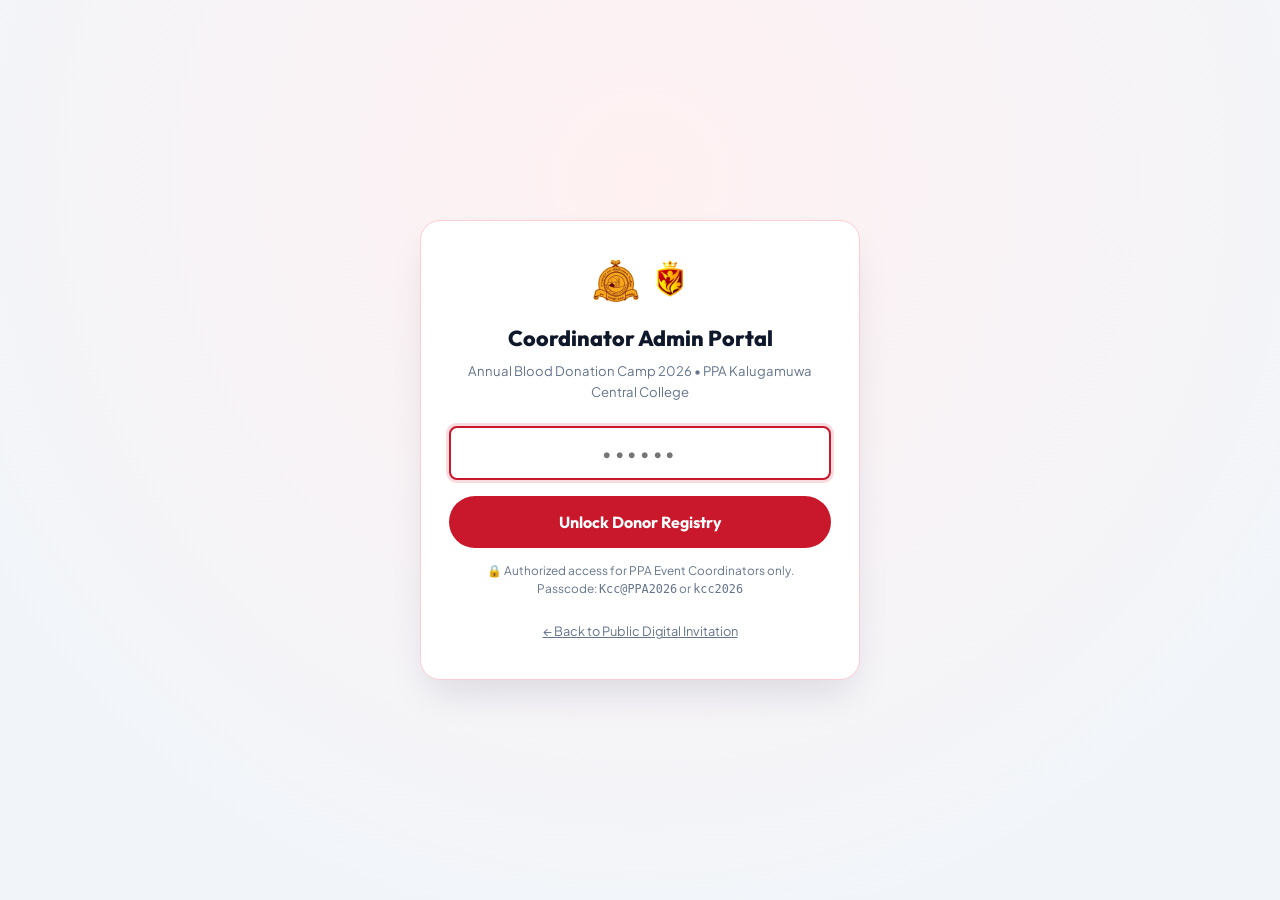
==== commit 31a100cd: "fix: allow both Kcc@PPA2026 and kcc2026 passcodes seamlessly across all browsers" ====
--- a/admin.html
+++ b/admin.html
@@ -805,7 +805,7 @@
         </button>
       </form>
 
-      <p class="auth-hint">🔒 Authorized access for PPA Event Coordinators only.<br>Default Passcode: <code>kcc2026</code></p>
+      <p class="auth-hint">🔒 Authorized access for PPA Event Coordinators only.<br>Passcode: <code>Kcc@PPA2026</code> or <code>kcc2026</code></p>
       <div style="margin-top: 18px;">
         <a href="index.html" style="font-size: 0.8rem; color: var(--text-muted); text-decoration: underline;">← Back to Public Digital Invitation</a>
       </div>
@@ -1043,6 +1043,7 @@
 
         <div class="modal-footer">
           <button type="button" class="btn-admin" id="btnCloseCloudModal">Cancel</button>
+          <button type="button" class="btn-admin" id="btnClearAllCloud" style="color: #dc2626; background: #fee2e2;" title="Wipe all test records to start fresh">🗑️ Wipe Test Data</button>
           <button type="button" class="btn-admin" id="btnPushLocalToCloud" style="background: #f1f5f9;">Push Local to Cloud</button>
           <button type="submit" class="btn-admin btn-admin-primary">Save Settings</button>
         </div>
@@ -1199,9 +1200,10 @@
         e.preventDefault();
         const config = window.DonorRegistry.getCloudConfig();
         const pin = pinInput.value.trim();
-        const correctPin = config.adminPin || window.DonorRegistry.DEFAULT_PIN;
-
-        if (pin === correctPin) {
+        const validPins = ["Kcc@PPA2026", "kcc@ppa2026", "kcc2026"];
+        if (config.adminPin) validPins.push(config.adminPin);
+
+        if (validPins.some(p => p.toLowerCase() === pin.toLowerCase())) {
           sessionStorage.setItem("kcc_admin_authed", "true");
           authError.style.display = "none";
           checkAuth();
@@ -1384,11 +1386,26 @@
           .replace(/'/g, "&#039;");
       }
 
-      window.confirmDeleteDonor = (passId) => {
+      window.confirmDeleteDonor = async (passId) => {
         if (confirm(`Are you sure you want to delete donor ${passId}?`)) {
           allDonors = window.DonorRegistry.deleteDonor(passId);
           renderKPIs();
           renderDonors();
+
+          // Also delete from Google Sheet cloud
+          const config = window.DonorRegistry.getCloudConfig();
+          if (config.googleSheetUrl && config.googleSheetUrl.startsWith("http")) {
+            try {
+              await fetch(config.googleSheetUrl, {
+                method: "POST",
+                redirect: "follow",
+                headers: { "Content-Type": "text/plain" },
+                body: JSON.stringify({ action: "deleteDonor", passId: passId, pin: "kcc2026" })
+              });
+            } catch (e) {
+              console.warn("Could not delete from cloud:", e);
+            }
+          }
         }
       };
 
@@ -1403,25 +1420,25 @@
         // Load local records first
         allDonors = window.DonorRegistry.getAllDonors();
 
+        // If local records are empty on initial load, show a loading placeholder instead of empty state
+        if (allDonors.length === 0) {
+          donorTableBody.innerHTML = '<tr><td colspan="9" style="text-align: center; padding: 28px; color: var(--text-muted); font-weight: 600;">🔄 Syncing latest registrations from cloud...</td></tr>';
+          mobileCardsContainer.innerHTML = '<div style="text-align: center; padding: 24px; color: var(--text-muted); font-weight: 600;">🔄 Syncing latest registrations from cloud...</div>';
+          emptyState.style.display = "none";
+        }
+
         if (config.googleSheetUrl && config.googleSheetUrl.startsWith("http")) {
           cloudStatusDot.className = "status-dot active";
           cloudStatusText.textContent = "Google Sheet Active";
 
           try {
-            const url = `${config.googleSheetUrl}?pin=${encodeURIComponent(config.adminPin || "kcc2026")}`;
+            const url = `${config.googleSheetUrl}?pin=kcc2026`;
             const res = await fetch(url, { redirect: "follow" });
             if (res.ok) {
               const result = await res.json();
               if (result.status === "success" && Array.isArray(result.donors)) {
-                // Merge cloud donors with local donors (avoid duplicates by passId)
-                const cloudDonors = result.donors;
-                const map = new Map();
-                // Add local donors
-                allDonors.forEach(d => map.set(d.passId, d));
-                // Add or update cloud donors
-                cloudDonors.forEach(d => map.set(d.passId, { ...map.get(d.passId), ...d }));
-
-                allDonors = Array.from(map.values());
+                // Cloud Google Sheet is the authoritative source of truth
+                allDonors = result.donors;
                 window.DonorRegistry.saveAllDonors(allDonors);
 
                 if (showAlert) alert(`Synced successfully! Total donors: ${allDonors.length}`);
@@ -1468,8 +1485,33 @@
       btnSyncRefresh.addEventListener("click", () => syncData(true));
       btnExportCSV.addEventListener("click", () => window.DonorRegistry.exportToCSV(getFilteredDonors()));
 
-      // Cloud Modal
-      btnOpenCloudModal.addEventListener("click", () => cloudModal.classList.add("is-active"));
+      const btnClearAllCloud = document.getElementById("btnClearAllCloud");
+      if (btnClearAllCloud) {
+        btnClearAllCloud.addEventListener("click", async () => {
+          if (!confirm("⚠️ CAUTION: Are you sure you want to WIPE all test records from the Google Sheet and start completely fresh from Pass ID #001?")) {
+            return;
+          }
+          const config = window.DonorRegistry.getCloudConfig();
+          if (config.googleSheetUrl && config.googleSheetUrl.startsWith("http")) {
+            try {
+              await fetch(config.googleSheetUrl, {
+                method: "POST",
+                redirect: "follow",
+                headers: { "Content-Type": "text/plain" },
+                body: JSON.stringify({ action: "clearAll", pin: "kcc2026" })
+              });
+            } catch (e) {
+              console.error("Cloud wipe error:", e);
+            }
+          }
+          window.DonorRegistry.clearAllDonors();
+          allDonors = [];
+          renderKPIs();
+          renderDonors();
+          cloudModal.classList.remove("is-active");
+          alert("All test data wiped successfully. The registry is now clean and starts from #PPA-KCC-BDC-001!");
+        });
+      }
       btnCloseCloudModal.addEventListener("click", () => cloudModal.classList.remove("is-active"));
       cloudConfigForm.addEventListener("submit", (e) => {
         e.preventDefault();
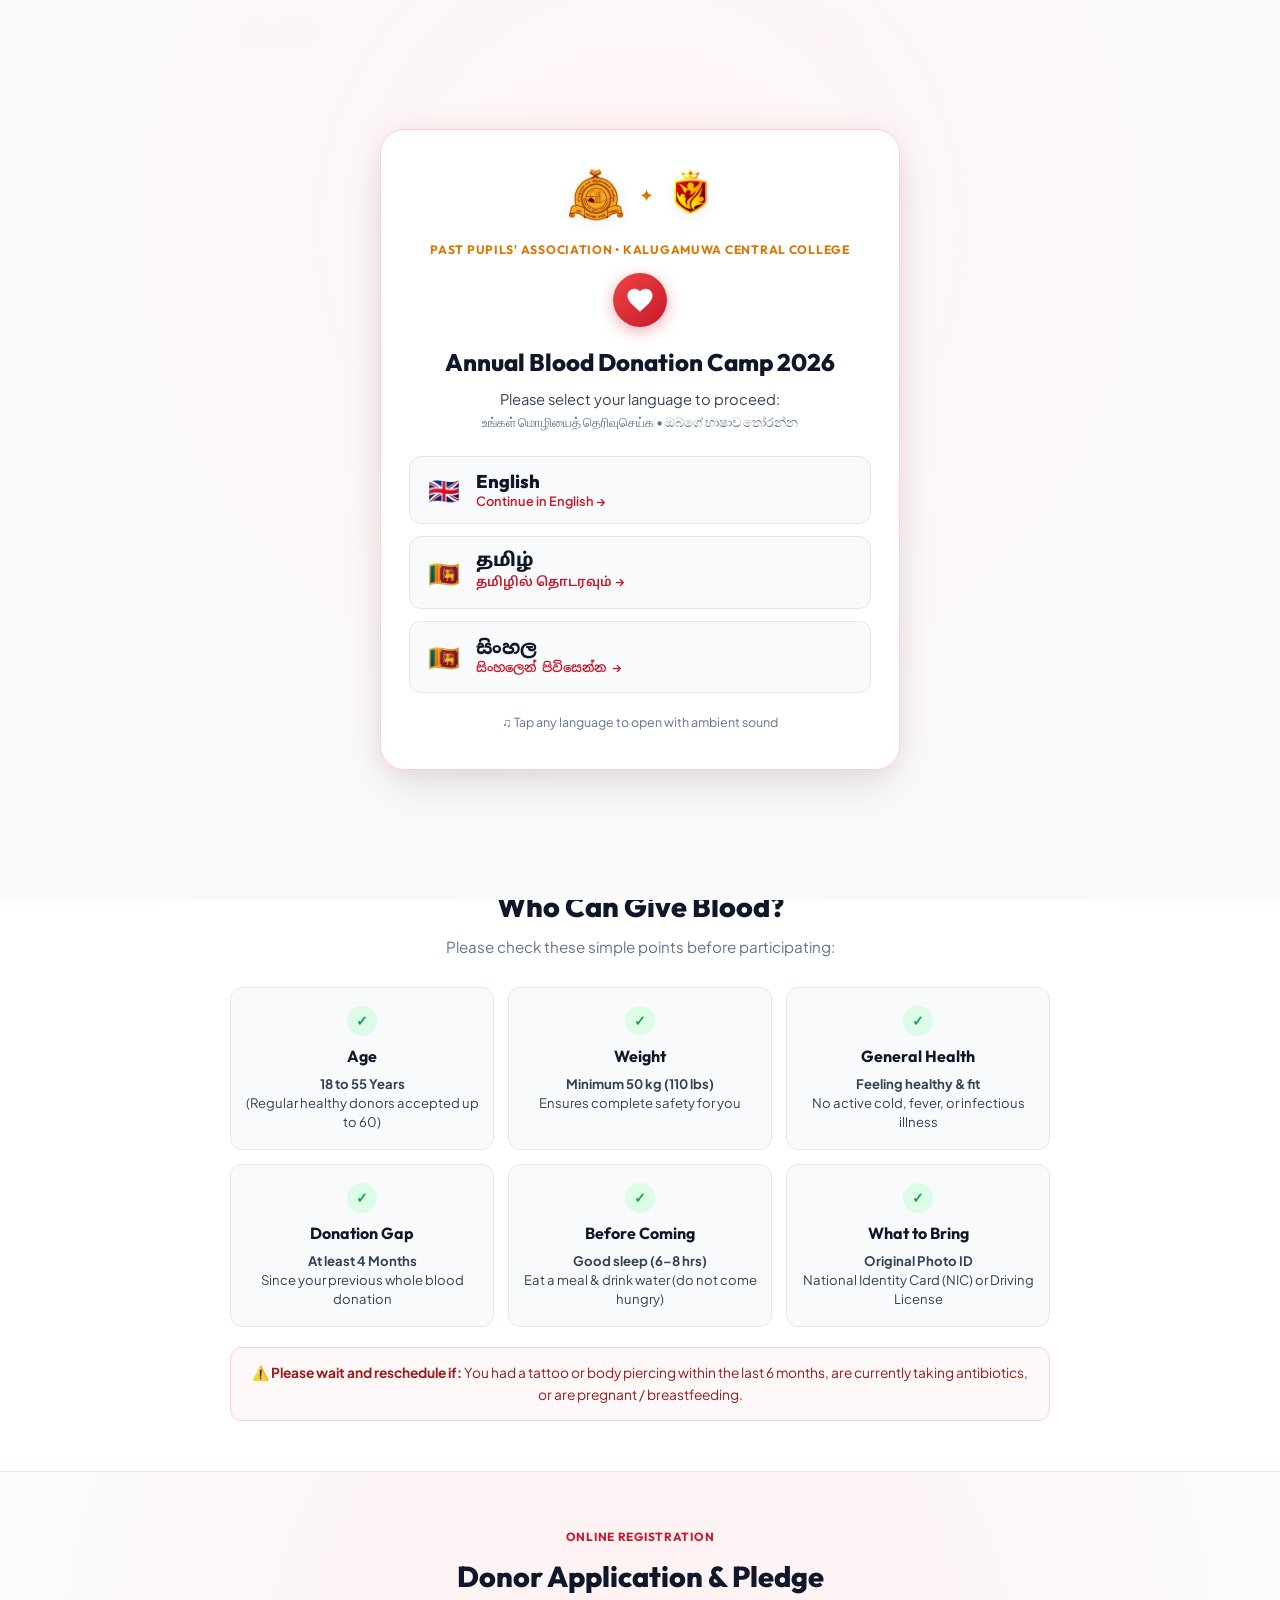
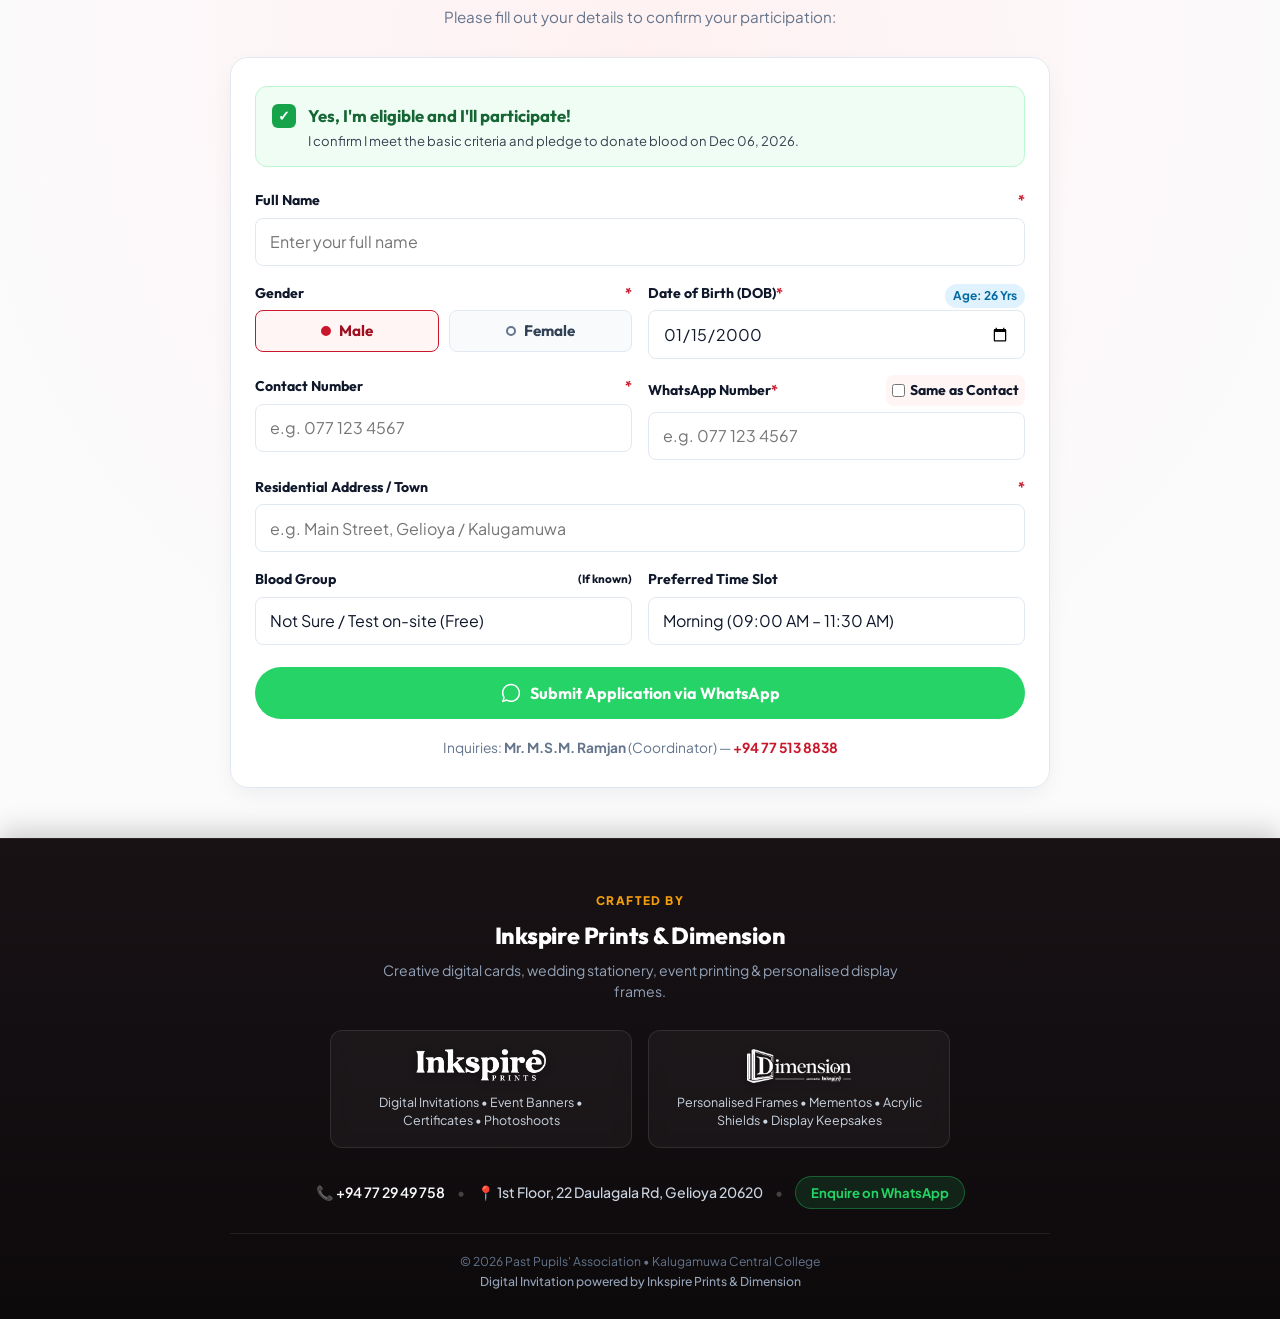
==== commit 8f592270: "security: move admin panel to mydash.html, redirect admin.html to index.html, hide footer admin link" ====
--- a/admin.html
+++ b/admin.html
@@ -2,1593 +2,11 @@
 <html lang="en">
 <head>
   <meta charset="utf-8">
-  <meta name="viewport" content="width=device-width, initial-scale=1, viewport-fit=cover, maximum-scale=5">
-  <meta name="theme-color" content="#8f0e1f">
-  <meta name="robots" content="noindex, nofollow">
-  <title>Coordinator Admin Portal | KCC Blood Donation Camp 2026</title>
-
-  <!-- Google Fonts -->
-  <link rel="preconnect" href="https://fonts.googleapis.com">
-  <link rel="preconnect" href="https://fonts.gstatic.com" crossorigin>
-  <link href="https://fonts.googleapis.com/css2?family=Outfit:wght@500;600;700;800&family=Plus+Jakarta+Sans:wght@400;500;600;700&display=swap" rel="stylesheet">
-
-  <link rel="stylesheet" href="style.css">
-  <style>
-    /* ==========================================================================
-       ADMIN PORTAL SPECIFIC STYLES
-       ========================================================================== */
-    body.admin-body {
-      background: #f8fafc;
-      min-height: 100vh;
-      display: flex;
-      flex-direction: column;
-    }
-
-    /* Passcode Lock Screen */
-    .admin-auth-screen {
-      min-height: 100vh;
-      display: flex;
-      align-items: center;
-      justify-content: center;
-      padding: 20px;
-      background: radial-gradient(circle at 50% 20%, #fff1f2 0%, #f1f5f9 80%);
-    }
-
-    .auth-card {
-      background: #ffffff;
-      border: 1.5px solid var(--color-red-border);
-      border-radius: 20px;
-      padding: 36px 28px;
-      width: 100%;
-      max-width: 440px;
-      text-align: center;
-      box-shadow: 0 20px 40px -10px rgba(15, 23, 42, 0.12);
-      animation: fadeInUp 0.4s ease-out;
-    }
-
-    .auth-crests {
-      display: flex;
-      align-items: center;
-      justify-content: center;
-      gap: 12px;
-      margin-bottom: 16px;
-    }
-
-    .auth-crests img {
-      height: 48px;
-      width: auto;
-    }
-
-    .auth-title {
-      font-family: var(--font-display);
-      font-size: 1.35rem;
-      font-weight: 800;
-      color: var(--text-dark);
-      margin-bottom: 4px;
-    }
-
-    .auth-sub {
-      font-size: 0.82rem;
-      color: var(--text-muted);
-      margin-bottom: 24px;
-    }
-
-    .pin-input-wrap {
-      position: relative;
-      margin-bottom: 16px;
-    }
-
-    .pin-input {
-      width: 100%;
-      padding: 14px 16px;
-      font-size: 1.1rem;
-      text-align: center;
-      letter-spacing: 0.2em;
-      border: 2px solid var(--border-color);
-      border-radius: var(--radius-sm);
-      outline: none;
-      transition: all 0.2s ease;
-    }
-
-    .pin-input:focus {
-      border-color: var(--color-red);
-      box-shadow: 0 0 0 3px rgba(201, 24, 43, 0.15);
-    }
-
-    .auth-error {
-      color: var(--color-red);
-      font-size: 0.82rem;
-      font-weight: 600;
-      display: none;
-      margin-bottom: 12px;
-    }
-
-    .auth-hint {
-      font-size: 0.74rem;
-      color: var(--text-muted);
-      margin-top: 14px;
-    }
-
-    /* Main Admin Dashboard Container */
-    .admin-dashboard {
-      display: none;
-      flex-direction: column;
-      flex: 1;
-    }
-
-    .admin-header {
-      background: #ffffff;
-      border-bottom: 1px solid var(--border-color);
-      position: sticky;
-      top: 0;
-      z-index: 90;
-      box-shadow: var(--shadow-sm);
-    }
-
-    .admin-nav-inner {
-      max-width: 1120px;
-      margin: 0 auto;
-      padding: 12px 20px;
-      display: flex;
-      align-items: center;
-      justify-content: space-between;
-      gap: 16px;
-      flex-wrap: wrap;
-    }
-
-    .admin-brand {
-      display: flex;
-      align-items: center;
-      gap: 10px;
-    }
-
-    .admin-brand img {
-      height: 38px;
-    }
-
-    .admin-brand-text h1 {
-      font-family: var(--font-display);
-      font-size: 1.05rem;
-      font-weight: 800;
-      color: var(--text-dark);
-      line-height: 1.2;
-    }
-
-    .admin-brand-text p {
-      font-size: 0.72rem;
-      color: var(--color-gold);
-      font-weight: 700;
-      text-transform: uppercase;
-      letter-spacing: 0.05em;
-    }
-
-    .admin-actions {
-      display: flex;
-      align-items: center;
-      gap: 8px;
-      flex-wrap: wrap;
-    }
-
-    .btn-admin {
-      display: inline-flex;
-      align-items: center;
-      gap: 6px;
-      padding: 8px 14px;
-      border-radius: var(--radius-pill);
-      font-family: var(--font-display);
-      font-size: 0.82rem;
-      font-weight: 700;
-      cursor: pointer;
-      border: 1px solid var(--border-color);
-      background: #ffffff;
-      color: var(--text-dark);
-      transition: all 0.2s ease;
-      white-space: nowrap;
-    }
-
-    .btn-admin:hover {
-      border-color: var(--color-red);
-      color: var(--color-red);
-      transform: translateY(-1px);
-    }
-
-    .btn-admin-primary {
-      background: var(--color-red);
-      color: #ffffff;
-      border-color: var(--color-red);
-    }
-
-    .btn-admin-primary:hover {
-      background: var(--color-red-dark);
-      color: #ffffff;
-    }
-
-    .btn-admin-green {
-      background: #16a34a;
-      color: #ffffff;
-      border-color: #16a34a;
-    }
-
-    .btn-admin-green:hover {
-      background: #15803d;
-      color: #ffffff;
-    }
-
-    /* KPI Summary Row */
-    .admin-content {
-      max-width: 1120px;
-      margin: 0 auto;
-      padding: 24px 20px 60px;
-      width: 100%;
-      flex: 1;
-    }
-
-    .kpi-grid {
-      display: grid;
-      grid-template-columns: repeat(4, 1fr);
-      gap: 16px;
-      margin-bottom: 24px;
-    }
-
-    .kpi-card {
-      background: #ffffff;
-      border: 1px solid var(--border-color);
-      border-radius: var(--radius-md);
-      padding: 18px 16px;
-      box-shadow: var(--shadow-sm);
-      position: relative;
-      overflow: hidden;
-    }
-
-    .kpi-card::before {
-      content: "";
-      position: absolute;
-      top: 0;
-      left: 0;
-      right: 0;
-      height: 3px;
-      background: var(--border-color);
-    }
-
-    .kpi-card.kpi-red::before { background: var(--color-red); }
-    .kpi-card.kpi-blue::before { background: #3b82f6; }
-    .kpi-card.kpi-amber::before { background: #f59e0b; }
-    .kpi-card.kpi-green::before { background: #10b981; }
-
-    .kpi-title {
-      font-size: 0.74rem;
-      font-weight: 700;
-      text-transform: uppercase;
-      letter-spacing: 0.05em;
-      color: var(--text-muted);
-      margin-bottom: 6px;
-    }
-
-    .kpi-value {
-      font-family: var(--font-display);
-      font-size: 2rem;
-      font-weight: 800;
-      color: var(--text-dark);
-      line-height: 1;
-      margin-bottom: 6px;
-    }
-
-    .kpi-sub {
-      font-size: 0.78rem;
-      color: var(--text-muted);
-      display: flex;
-      align-items: center;
-      gap: 6px;
-      flex-wrap: wrap;
-    }
-
-    .badge-pill {
-      display: inline-block;
-      padding: 2px 7px;
-      border-radius: var(--radius-pill);
-      font-size: 0.72rem;
-      font-weight: 700;
-      background: #f1f5f9;
-      color: var(--text-dark);
-    }
-
-    .badge-red { background: #fee2e2; color: #991b1b; }
-    .badge-blue { background: #dbeafe; color: #1e40af; }
-    .badge-green { background: #dcfce7; color: #166534; }
-    .badge-amber { background: #fef3c7; color: #92400e; }
-
-    /* Filters Bar */
-    .filter-bar {
-      background: #ffffff;
-      border: 1px solid var(--border-color);
-      border-radius: var(--radius-md);
-      padding: 14px 16px;
-      margin-bottom: 20px;
-      display: flex;
-      align-items: center;
-      justify-content: space-between;
-      gap: 12px;
-      flex-wrap: wrap;
-      box-shadow: var(--shadow-sm);
-    }
-
-    .search-wrap {
-      flex: 1 1 260px;
-      position: relative;
-    }
-
-    .search-input {
-      width: 100%;
-      padding: 9px 14px 9px 34px;
-      border: 1px solid var(--border-color);
-      border-radius: var(--radius-pill);
-      font-size: 0.88rem;
-      outline: none;
-      transition: all 0.2s ease;
-    }
-
-    .search-input:focus {
-      border-color: var(--color-red);
-      box-shadow: 0 0 0 2px rgba(201, 24, 43, 0.1);
-    }
-
-    .search-icon {
-      position: absolute;
-      left: 12px;
-      top: 50%;
-      transform: translateY(-50%);
-      color: var(--text-muted);
-      pointer-events: none;
-      font-size: 0.85rem;
-    }
-
-    .filter-group {
-      display: flex;
-      align-items: center;
-      gap: 8px;
-      flex-wrap: wrap;
-    }
-
-    .filter-select {
-      padding: 8px 12px;
-      border: 1px solid var(--border-color);
-      border-radius: var(--radius-sm);
-      font-size: 0.82rem;
-      font-family: inherit;
-      background: #ffffff;
-      color: var(--text-dark);
-      cursor: pointer;
-      outline: none;
-    }
-
-    .filter-select:focus {
-      border-color: var(--color-red);
-    }
-
-    /* Registry Table / Cards */
-    .registry-card {
-      background: #ffffff;
-      border: 1px solid var(--border-color);
-      border-radius: var(--radius-md);
-      box-shadow: var(--shadow-sm);
-      overflow: hidden;
-    }
-
-    .registry-header {
-      padding: 14px 18px;
-      border-bottom: 1px solid var(--border-color);
-      display: flex;
-      align-items: center;
-      justify-content: space-between;
-      background: #fbfcfd;
-    }
-
-    .registry-count {
-      font-family: var(--font-display);
-      font-size: 0.92rem;
-      font-weight: 700;
-      color: var(--text-dark);
-    }
-
-    .cloud-status-indicator {
-      display: inline-flex;
-      align-items: center;
-      gap: 6px;
-      font-size: 0.74rem;
-      font-weight: 600;
-      color: var(--text-muted);
-    }
-
-    .status-dot {
-      width: 8px;
-      height: 8px;
-      border-radius: 50%;
-      background: #94a3b8;
-    }
-
-    .status-dot.active {
-      background: #10b981;
-      box-shadow: 0 0 8px #10b981;
-    }
-
-    /* Table for desktop */
-    .table-responsive {
-      width: 100%;
-      overflow-x: auto;
-    }
-
-    .donor-table {
-      width: 100%;
-      border-collapse: collapse;
-      text-align: left;
-      font-size: 0.86rem;
-    }
-
-    .donor-table th {
-      background: #f8fafc;
-      padding: 12px 14px;
-      font-family: var(--font-display);
-      font-size: 0.74rem;
-      font-weight: 700;
-      text-transform: uppercase;
-      letter-spacing: 0.05em;
-      color: var(--text-muted);
-      border-bottom: 1px solid var(--border-color);
-      white-space: nowrap;
-    }
-
-    .donor-table td {
-      padding: 12px 14px;
-      border-bottom: 1px solid #f1f5f9;
-      color: var(--text-dark);
-      vertical-align: middle;
-    }
-
-    .donor-table tr:hover td {
-      background: #fcfdfe;
-    }
-
-    .pass-tag {
-      font-family: monospace;
-      font-weight: 700;
-      font-size: 0.8rem;
-      color: var(--color-red);
-      background: var(--color-red-light);
-      padding: 2px 6px;
-      border-radius: 4px;
-      white-space: nowrap;
-    }
-
-    .donor-name-cell {
-      font-weight: 700;
-      color: var(--text-dark);
-    }
-
-    .contact-cell a {
-      color: inherit;
-      font-weight: 600;
-    }
-
-    .contact-cell a:hover {
-      color: var(--color-red);
-      text-decoration: underline;
-    }
-
-    .table-actions {
-      display: flex;
-      align-items: center;
-      gap: 6px;
-    }
-
-    .action-icon-btn {
-      width: 32px;
-      height: 32px;
-      border-radius: 50%;
-      display: inline-flex;
-      align-items: center;
-      justify-content: center;
-      border: 1px solid var(--border-color);
-      background: #ffffff;
-      color: var(--text-dark);
-      cursor: pointer;
-      text-decoration: none;
-      transition: all 0.2s ease;
-      font-size: 0.85rem;
-    }
-
-    .action-icon-btn:hover {
-      transform: scale(1.08);
-    }
-
-    .btn-wa-icon:hover {
-      background: #25d366;
-      border-color: #25d366;
-      color: #ffffff;
-    }
-
-    .btn-call-icon:hover {
-      background: #3b82f6;
-      border-color: #3b82f6;
-      color: #ffffff;
-    }
-
-    .btn-del-icon:hover {
-      background: #ef4444;
-      border-color: #ef4444;
-      color: #ffffff;
-    }
-
-    /* Mobile Cards View (displayed <= 768px) */
-    .mobile-donor-cards {
-      display: none;
-      padding: 12px;
-      gap: 12px;
-      flex-direction: column;
-    }
-
-    .m-donor-card {
-      background: #ffffff;
-      border: 1px solid var(--border-color);
-      border-radius: var(--radius-sm);
-      padding: 14px;
-      display: flex;
-      flex-direction: column;
-      gap: 8px;
-      box-shadow: 0 1px 3px rgba(0,0,0,0.03);
-    }
-
-    .m-card-header {
-      display: flex;
-      align-items: center;
-      justify-content: space-between;
-      border-bottom: 1px dashed var(--border-color);
-      padding-bottom: 8px;
-    }
-
-    .m-card-body {
-      display: flex;
-      flex-direction: column;
-      gap: 4px;
-      font-size: 0.85rem;
-    }
-
-    .m-card-actions {
-      display: flex;
-      align-items: center;
-      justify-content: space-between;
-      gap: 8px;
-      padding-top: 8px;
-      border-top: 1px solid #f1f5f9;
-      margin-top: 4px;
-    }
-
-    .m-act-btn {
-      flex: 1;
-      display: inline-flex;
-      align-items: center;
-      justify-content: center;
-      gap: 6px;
-      padding: 7px 10px;
-      border-radius: var(--radius-pill);
-      font-size: 0.78rem;
-      font-weight: 700;
-      text-decoration: none;
-      border: 1px solid var(--border-color);
-      background: #f8fafc;
-      color: var(--text-dark);
-    }
-
-    .m-act-wa {
-      background: #dcfce7;
-      color: #166534;
-      border-color: #bbf7d0;
-    }
-
-    .m-act-call {
-      background: #dbeafe;
-      color: #1e40af;
-      border-color: #bfdbfe;
-    }
-
-    /* Modal Backdrop */
-    .modal-overlay {
-      position: fixed;
-      top: 0;
-      left: 0;
-      right: 0;
-      bottom: 0;
-      background: rgba(15, 23, 42, 0.6);
-      backdrop-filter: blur(4px);
-      z-index: 1000;
-      display: none;
-      align-items: center;
-      justify-content: center;
-      padding: 20px;
-    }
-
-    .modal-overlay.is-active {
-      display: flex;
-    }
-
-    .modal-box {
-      background: #ffffff;
-      border-radius: 20px;
-      max-width: 520px;
-      width: 100%;
-      padding: 24px;
-      box-shadow: 0 20px 40px rgba(0,0,0,0.2);
-      max-height: 90vh;
-      overflow-y: auto;
-    }
-
-    .modal-title {
-      font-family: var(--font-display);
-      font-size: 1.25rem;
-      font-weight: 800;
-      color: var(--text-dark);
-      margin-bottom: 6px;
-    }
-
-    .modal-sub {
-      font-size: 0.82rem;
-      color: var(--text-muted);
-      margin-bottom: 18px;
-    }
-
-    .form-group {
-      margin-bottom: 14px;
-    }
-
-    .form-group label {
-      display: block;
-      font-size: 0.8rem;
-      font-weight: 700;
-      color: var(--text-dark);
-      margin-bottom: 4px;
-    }
-
-    .form-group input, .form-group select {
-      width: 100%;
-      padding: 10px 12px;
-      border: 1px solid var(--border-color);
-      border-radius: var(--radius-sm);
-      font-size: 0.88rem;
-      outline: none;
-    }
-
-    .form-group input:focus, .form-group select:focus {
-      border-color: var(--color-red);
-    }
-
-    .modal-footer {
-      display: flex;
-      align-items: center;
-      justify-content: flex-end;
-      gap: 10px;
-      margin-top: 20px;
-    }
-
-    /* Empty state */
-    .empty-state {
-      padding: 48px 20px;
-      text-align: center;
-      color: var(--text-muted);
-    }
-
-    .empty-state-icon {
-      font-size: 2.5rem;
-      margin-bottom: 10px;
-    }
-
-    /* Responsive adjustments */
-    @media (max-width: 900px) {
-      .kpi-grid {
-        grid-template-columns: repeat(2, 1fr);
-      }
-    }
-
-    @media (max-width: 768px) {
-      .table-responsive {
-        display: none;
-      }
-
-      .mobile-donor-cards {
-        display: flex;
-      }
-
-      .kpi-grid {
-        grid-template-columns: 1fr;
-        gap: 12px;
-      }
-
-      .admin-nav-inner {
-        padding: 10px 14px;
-      }
-
-      .admin-content {
-        padding: 16px 14px 40px;
-      }
-
-      .filter-bar {
-        flex-direction: column;
-        align-items: stretch;
-      }
-
-      .filter-group {
-        justify-content: space-between;
-      }
-
-      .filter-select {
-        flex: 1;
-      }
-    }
-
-    /* Print styles for physical camp checklist */
-    @media print {
-      body.admin-body {
-        background: #ffffff;
-      }
-
-      .admin-header, .kpi-grid, .filter-bar, .modal-overlay, .registry-header, .table-actions {
-        display: none !important;
-      }
-
-      .table-responsive {
-        display: block !important;
-      }
-
-      .mobile-donor-cards {
-        display: none !important;
-      }
-
-      .admin-content {
-        padding: 0;
-        max-width: 100%;
-      }
-
-      .registry-card {
-        border: none;
-        box-shadow: none;
-      }
-
-      .print-header {
-        display: block !important;
-        text-align: center;
-        margin-bottom: 20px;
-        border-bottom: 2px solid #000000;
-        padding-bottom: 10px;
-      }
-
-      .donor-table th, .donor-table td {
-        border: 1px solid #000000;
-        padding: 8px 6px;
-        font-size: 0.72rem;
-      }
-    }
-
-    .print-header {
-      display: none;
-    }
-  </style>
+  <meta http-equiv="refresh" content="0; url=index.html">
+  <title>Redirecting...</title>
+  <script>window.location.replace("index.html");</script>
 </head>
-<body class="admin-body">
-
-  <!-- ==========================================================================
-       1. PASSCODE BARRIER SCREEN
-       ========================================================================== -->
-  <div class="admin-auth-screen" id="authScreen">
-    <div class="auth-card">
-      <div class="auth-crests">
-        <img src="assets/kcc-school-crest.png" alt="KCC Crest">
-        <img src="assets/ppa-kcc-shield-large.png" alt="PPA KCC Crest">
-      </div>
-      <h2 class="auth-title">Coordinator Admin Portal</h2>
-      <p class="auth-sub">Annual Blood Donation Camp 2026 • PPA Kalugamuwa Central College</p>
-
-      <form id="authForm">
-        <div class="pin-input-wrap">
-          <input 
-            type="password" 
-            id="pinInput" 
-            class="pin-input" 
-            placeholder="••••••" 
-            maxlength="16" 
-            autocomplete="current-password" 
-            required 
-            autofocus
-          >
-        </div>
-        <div class="auth-error" id="authError">Incorrect Passcode. Please try again.</div>
-
-        <button type="submit" class="btn btn-red btn-touch-lg" style="width: 100%;">
-          <span>Unlock Donor Registry</span>
-        </button>
-      </form>
-
-      <p class="auth-hint">🔒 Authorized access for PPA Event Coordinators only.<br>Passcode: <code>Kcc@PPA2026</code> or <code>kcc2026</code></p>
-      <div style="margin-top: 18px;">
-        <a href="index.html" style="font-size: 0.8rem; color: var(--text-muted); text-decoration: underline;">← Back to Public Digital Invitation</a>
-      </div>
-    </div>
-  </div>
-
-  <!-- ==========================================================================
-       2. UNLOCKED ADMIN DASHBOARD
-       ========================================================================== -->
-  <div class="admin-dashboard" id="adminDashboard">
-
-    <!-- Print Header (Physical Camp Roster) -->
-    <div class="print-header">
-      <h2>PAST PUPILS' ASSOCIATION • KALUGAMUWA CENTRAL COLLEGE</h2>
-      <h3>Annual Blood Donation Camp 2026 — Official Donor Attendance Register</h3>
-      <p>Date: Sunday, 06 Dec 2026 | Venue: College Main Hall | In collaboration with NBTS</p>
-    </div>
-
-    <!-- Top Navigation Bar -->
-    <header class="admin-header">
-      <div class="admin-nav-inner">
-        <div class="admin-brand">
-          <img src="assets/kcc-school-crest.png" alt="KCC Crest">
-          <img src="assets/ppa-kcc-shield-large.png" alt="PPA Crest">
-          <div class="admin-brand-text">
-            <h1>PPA KCC Blood Donation Camp 2026</h1>
-            <p>Coordinator Admin Dashboard</p>
-          </div>
-        </div>
-
-        <div class="admin-actions">
-          <button type="button" class="btn-admin" id="btnSyncRefresh" title="Refresh & Pull latest donors">
-            <span>🔄 Sync Data</span>
-          </button>
-          <button type="button" class="btn-admin btn-admin-primary" id="btnOpenAddModal">
-            <span>➕ Add Donor</span>
-          </button>
-          <button type="button" class="btn-admin btn-admin-green" id="btnExportCSV" title="Export to Excel / CSV">
-            <span>📥 Export Excel</span>
-          </button>
-          <button type="button" class="btn-admin" onclick="window.print()" title="Print master attendance sheet">
-            <span>🖨️ Print</span>
-          </button>
-          <button type="button" class="btn-admin" id="btnOpenCloudModal" title="Configure Google Sheets Cloud Webhook">
-            <span>⚙️ Google Sheet</span>
-          </button>
-          <button type="button" class="btn-admin" id="btnLogout" style="color: var(--color-red);" title="Lock Dashboard">
-            <span>🔒 Log Out</span>
-          </button>
-        </div>
-      </div>
-    </header>
-
-    <!-- Main Content Area -->
-    <main class="admin-content">
-
-      <!-- KPI Metrics Overview -->
-      <section class="kpi-grid">
-        <!-- 1. Total Donors -->
-        <div class="kpi-card kpi-red">
-          <div class="kpi-title">Total Registered Donors</div>
-          <div class="kpi-value" id="kpiTotal">0</div>
-          <div class="kpi-sub">
-            <span>Target: <strong id="kpiTarget">100</strong> donors</span>
-            <span class="badge-pill badge-red" id="kpiProgress">0% Goal</span>
-          </div>
-        </div>
-
-        <!-- 2. Gender Split -->
-        <div class="kpi-card kpi-blue">
-          <div class="kpi-title">Gender Distribution</div>
-          <div class="kpi-value"><span id="kpiMale">0</span> <small style="font-size: 1rem; color: #64748b;">M</small> / <span id="kpiFemale">0</span> <small style="font-size: 1rem; color: #64748b;">F</small></div>
-          <div class="kpi-sub">
-            <span class="badge-pill badge-blue" id="kpiMalePercent">0% Male</span>
-            <span class="badge-pill" id="kpiFemalePercent">0% Female</span>
-          </div>
-        </div>
-
-        <!-- 3. Blood Groups Breakdown -->
-        <div class="kpi-card kpi-amber">
-          <div class="kpi-title">Top Blood Groups</div>
-          <div class="kpi-sub" id="kpiBloodGroups" style="margin-top: 6px; gap: 4px;">
-            <span class="badge-pill badge-amber">Loading...</span>
-          </div>
-        </div>
-
-        <!-- 4. Time Slots Breakdown -->
-        <div class="kpi-card kpi-green">
-          <div class="kpi-title">Preferred Slots</div>
-          <div class="kpi-sub" id="kpiSlots" style="margin-top: 6px; gap: 4px;">
-            <span class="badge-pill badge-green">Morning: 0</span>
-            <span class="badge-pill">Midday: 0</span>
-            <span class="badge-pill">Afternoon: 0</span>
-          </div>
-        </div>
-      </section>
-
-      <!-- Filters & Search Bar -->
-      <section class="filter-bar">
-        <div class="search-wrap">
-          <span class="search-icon">🔍</span>
-          <input type="text" id="searchInput" class="search-input" placeholder="Search by name, phone, address, or Pass ID...">
-        </div>
-
-        <div class="filter-group">
-          <select id="filterBloodGroup" class="filter-select" aria-label="Filter by Blood Group">
-            <option value="ALL">All Blood Groups</option>
-            <option value="A+">A Positive (A+)</option>
-            <option value="A-">A Negative (A-)</option>
-            <option value="B+">B Positive (B+)</option>
-            <option value="B-">B Negative (B-)</option>
-            <option value="O+">O Positive (O+)</option>
-            <option value="O-">O Negative (O-)</option>
-            <option value="AB+">AB Positive (AB+)</option>
-            <option value="AB-">AB Negative (AB-)</option>
-            <option value="Not Sure">Not Sure / Test on-site</option>
-          </select>
-
-          <select id="filterSlot" class="filter-select" aria-label="Filter by Time Slot">
-            <option value="ALL">All Time Slots</option>
-            <option value="Morning">Morning (09:00 – 11:30)</option>
-            <option value="Midday">Midday (11:30 – 01:30)</option>
-            <option value="Afternoon">Afternoon (01:30 – 03:30)</option>
-          </select>
-
-          <select id="filterGender" class="filter-select" aria-label="Filter by Gender">
-            <option value="ALL">All Genders</option>
-            <option value="Male">Male</option>
-            <option value="Female">Female</option>
-          </select>
-
-          <button type="button" id="btnResetFilters" class="btn-admin" style="padding: 7px 10px;">Reset</button>
-        </div>
-      </section>
-
-      <!-- Registry Data Card -->
-      <section class="registry-card">
-        <div class="registry-header">
-          <div class="registry-count" id="registryCountText">Registered Donors (0)</div>
-          <div class="cloud-status-indicator">
-            <span class="status-dot" id="cloudStatusDot"></span>
-            <span id="cloudStatusText">Local Storage</span>
-          </div>
-        </div>
-
-        <!-- Desktop / Tablet Table View -->
-        <div class="table-responsive">
-          <table class="donor-table">
-            <thead>
-              <tr>
-                <th>Pass ID</th>
-                <th>Full Name</th>
-                <th>Gender & Age</th>
-                <th>Blood Group</th>
-                <th>Contact Phone</th>
-                <th>WhatsApp</th>
-                <th>Address / Town</th>
-                <th>Preferred Slot</th>
-                <th>Actions</th>
-              </tr>
-            </thead>
-            <tbody id="donorTableBody">
-              <!-- Rendered via JS -->
-            </tbody>
-          </table>
-        </div>
-
-        <!-- Mobile Cards View (Realme 13 Pro & Mobile phones) -->
-        <div class="mobile-donor-cards" id="mobileCardsContainer">
-          <!-- Rendered via JS -->
-        </div>
-
-        <!-- Empty State -->
-        <div class="empty-state" id="emptyState" style="display: none;">
-          <div class="empty-state-icon">🩸</div>
-          <h4 style="font-family: var(--font-display); font-size: 1.1rem; color: var(--text-dark); margin-bottom: 4px;">No Donors Registered Yet</h4>
-          <p style="font-size: 0.85rem;">Registrations from your website will automatically appear here.</p>
-        </div>
-      </section>
-
-    </main>
-
-  </div>
-
-  <!-- ==========================================================================
-       3. MODAL: GOOGLE SHEETS CLOUD SYNC CONFIGURATION
-       ========================================================================== -->
-  <div class="modal-overlay" id="cloudModal" role="dialog" aria-modal="true">
-    <div class="modal-box">
-      <h3 class="modal-title">Google Sheets Cloud Webhook</h3>
-      <p class="modal-sub">Link your private Google Sheet to receive live donor submissions automatically from GitHub Pages.</p>
-
-      <form id="cloudConfigForm">
-        <div class="form-group">
-          <label for="googleSheetUrlInput">Google Apps Script Web App URL</label>
-          <input 
-            type="url" 
-            id="googleSheetUrlInput" 
-            placeholder="https://script.google.com/macros/s/AKfycb.../exec"
-          >
-          <small style="color: var(--text-muted); font-size: 0.74rem; display: block; margin-top: 4px;">
-            Created using the included <code>google-apps-script.js</code> file.
-          </small>
-        </div>
-
-        <div class="form-group">
-          <label for="adminPinInput">Change Admin Passcode (Optional)</label>
-          <input 
-            type="text" 
-            id="adminPinInput" 
-            placeholder="kcc2026"
-          >
-        </div>
-
-        <div class="form-group">
-          <label for="targetDonorsInput">Target Donor Goal</label>
-          <input 
-            type="number" 
-            id="targetDonorsInput" 
-            value="100" 
-            min="10" 
-            max="1000"
-          >
-        </div>
-
-        <div style="background: #f8fafc; border: 1px solid var(--border-color); border-radius: 8px; padding: 12px; margin-bottom: 16px; font-size: 0.78rem; line-height: 1.5; color: var(--text-body);">
-          <strong>⚡ Quick Setup:</strong>
-          <ol style="margin-left: 18px; margin-top: 4px;">
-            <li>Create a new Google Sheet at <code>sheets.new</code>.</li>
-            <li>Click <strong>Extensions > Apps Script</strong>, paste <code>google-apps-script.js</code>.</li>
-            <li>Click <strong>Deploy > New Deployment > Web App</strong> (Set access: <em>Anyone</em>).</li>
-            <li>Paste your Web App URL above and click Save.</li>
-          </ol>
-        </div>
-
-        <div class="modal-footer">
-          <button type="button" class="btn-admin" id="btnCloseCloudModal">Cancel</button>
-          <button type="button" class="btn-admin" id="btnClearAllCloud" style="color: #dc2626; background: #fee2e2;" title="Wipe all test records to start fresh">🗑️ Wipe Test Data</button>
-          <button type="button" class="btn-admin" id="btnPushLocalToCloud" style="background: #f1f5f9;">Push Local to Cloud</button>
-          <button type="submit" class="btn-admin btn-admin-primary">Save Settings</button>
-        </div>
-      </form>
-    </div>
-  </div>
-
-  <!-- ==========================================================================
-       4. MODAL: MANUAL ADD DONOR
-       ========================================================================== -->
-  <div class="modal-overlay" id="addDonorModal" role="dialog" aria-modal="true">
-    <div class="modal-box">
-      <h3 class="modal-title">Add Donor Manually</h3>
-      <p class="modal-sub">Add a walk-in donor or phone call registration directly into the registry.</p>
-
-      <form id="manualDonorForm">
-        <div class="form-group">
-          <label for="manName">Full Name *</label>
-          <input type="text" id="manName" required placeholder="e.g. M.S.M. Ramjan / Kasun Perera">
-        </div>
-
-        <div style="display: grid; grid-template-columns: 1fr 1fr; gap: 10px;">
-          <div class="form-group">
-            <label for="manGender">Gender *</label>
-            <select id="manGender" required>
-              <option value="Male">Male</option>
-              <option value="Female">Female</option>
-            </select>
-          </div>
-          <div class="form-group">
-            <label for="manAge">Age (18–60) *</label>
-            <input type="number" id="manAge" required min="18" max="65" value="25">
-          </div>
-        </div>
-
-        <div style="display: grid; grid-template-columns: 1fr 1fr; gap: 10px;">
-          <div class="form-group">
-            <label for="manContact">Contact Phone *</label>
-            <input type="tel" id="manContact" required placeholder="077 123 4567">
-          </div>
-          <div class="form-group">
-            <label for="manWhatsApp">WhatsApp Number</label>
-            <input type="tel" id="manWhatsApp" placeholder="077 123 4567">
-          </div>
-        </div>
-
-        <div class="form-group">
-          <label for="manAddress">Address / Town *</label>
-          <input type="text" id="manAddress" required placeholder="e.g. Gelioya / Kalugamuwa">
-        </div>
-
-        <div style="display: grid; grid-template-columns: 1fr 1fr; gap: 10px;">
-          <div class="form-group">
-            <label for="manBloodGroup">Blood Group</label>
-            <select id="manBloodGroup">
-              <option value="Not Sure / Test on-site">Not Sure / Test on-site</option>
-              <option value="A+">A Positive (A+)</option>
-              <option value="A-">A Negative (A-)</option>
-              <option value="B+">B Positive (B+)</option>
-              <option value="B-">B Negative (B-)</option>
-              <option value="O+">O Positive (O+)</option>
-              <option value="O-">O Negative (O-)</option>
-              <option value="AB+">AB Positive (AB+)</option>
-              <option value="AB-">AB Negative (AB-)</option>
-            </select>
-          </div>
-          <div class="form-group">
-            <label for="manSlot">Preferred Time Slot</label>
-            <select id="manSlot">
-              <option value="Morning (09:00 AM – 11:30 AM)">Morning (09:00 – 11:30)</option>
-              <option value="Midday (11:30 AM – 01:30 PM)">Midday (11:30 – 01:30)</option>
-              <option value="Afternoon (01:30 PM – 03:30 PM)">Afternoon (01:30 – 03:30)</option>
-            </select>
-          </div>
-        </div>
-
-        <div class="modal-footer">
-          <button type="button" class="btn-admin" id="btnCloseAddModal">Cancel</button>
-          <button type="submit" class="btn-admin btn-admin-primary">Save Donor</button>
-        </div>
-      </form>
-    </div>
-  </div>
-
-  <script src="config.js"></script>
-  <script>
-    (() => {
-      "use strict";
-
-      const authScreen = document.getElementById("authScreen");
-      const adminDashboard = document.getElementById("adminDashboard");
-      const authForm = document.getElementById("authForm");
-      const pinInput = document.getElementById("pinInput");
-      const authError = document.getElementById("authError");
-      const btnLogout = document.getElementById("btnLogout");
-
-      const kpiTotal = document.getElementById("kpiTotal");
-      const kpiTarget = document.getElementById("kpiTarget");
-      const kpiProgress = document.getElementById("kpiProgress");
-      const kpiMale = document.getElementById("kpiMale");
-      const kpiFemale = document.getElementById("kpiFemale");
-      const kpiMalePercent = document.getElementById("kpiMalePercent");
-      const kpiFemalePercent = document.getElementById("kpiFemalePercent");
-      const kpiBloodGroups = document.getElementById("kpiBloodGroups");
-      const kpiSlots = document.getElementById("kpiSlots");
-
-      const searchInput = document.getElementById("searchInput");
-      const filterBloodGroup = document.getElementById("filterBloodGroup");
-      const filterSlot = document.getElementById("filterSlot");
-      const filterGender = document.getElementById("filterGender");
-      const btnResetFilters = document.getElementById("btnResetFilters");
-
-      const registryCountText = document.getElementById("registryCountText");
-      const donorTableBody = document.getElementById("donorTableBody");
-      const mobileCardsContainer = document.getElementById("mobileCardsContainer");
-      const emptyState = document.getElementById("emptyState");
-      const cloudStatusDot = document.getElementById("cloudStatusDot");
-      const cloudStatusText = document.getElementById("cloudStatusText");
-
-      const btnSyncRefresh = document.getElementById("btnSyncRefresh");
-      const btnExportCSV = document.getElementById("btnExportCSV");
-      const btnOpenAddModal = document.getElementById("btnOpenAddModal");
-      const btnCloseAddModal = document.getElementById("btnCloseAddModal");
-      const addDonorModal = document.getElementById("addDonorModal");
-      const manualDonorForm = document.getElementById("manualDonorForm");
-
-      const btnOpenCloudModal = document.getElementById("btnOpenCloudModal");
-      const btnCloseCloudModal = document.getElementById("btnCloseCloudModal");
-      const cloudModal = document.getElementById("cloudModal");
-      const cloudConfigForm = document.getElementById("cloudConfigForm");
-      const googleSheetUrlInput = document.getElementById("googleSheetUrlInput");
-      const adminPinInput = document.getElementById("adminPinInput");
-      const targetDonorsInput = document.getElementById("targetDonorsInput");
-      const btnPushLocalToCloud = document.getElementById("btnPushLocalToCloud");
-
-      /* --------------------------------------------------------------------------
-         1. AUTHENTICATION & SESSION
-         -------------------------------------------------------------------------- */
-      function checkAuth() {
-        const config = window.DonorRegistry.getCloudConfig();
-        const authed = sessionStorage.getItem("kcc_admin_authed");
-        if (authed === "true") {
-          authScreen.style.display = "none";
-          adminDashboard.style.display = "flex";
-          initDashboard();
-        } else {
-          authScreen.style.display = "flex";
-          adminDashboard.style.display = "none";
-          pinInput.focus();
-        }
-      }
-
-      authForm.addEventListener("submit", (e) => {
-        e.preventDefault();
-        const config = window.DonorRegistry.getCloudConfig();
-        const pin = pinInput.value.trim();
-        const validPins = ["Kcc@PPA2026", "kcc@ppa2026", "kcc2026"];
-        if (config.adminPin) validPins.push(config.adminPin);
-
-        if (validPins.some(p => p.toLowerCase() === pin.toLowerCase())) {
-          sessionStorage.setItem("kcc_admin_authed", "true");
-          authError.style.display = "none";
-          checkAuth();
-        } else {
-          authError.style.display = "block";
-          pinInput.classList.add("has-error");
-          pinInput.focus();
-        }
-      });
-
-      btnLogout.addEventListener("click", () => {
-        if (confirm("Lock admin portal?")) {
-          sessionStorage.removeItem("kcc_admin_authed");
-          location.reload();
-        }
-      });
-
-      /* --------------------------------------------------------------------------
-         2. DASHBOARD RENDERING & FILTERING
-         -------------------------------------------------------------------------- */
-      let allDonors = [];
-
-      function getFilteredDonors() {
-        const query = searchInput.value.trim().toLowerCase();
-        const bgFilter = filterBloodGroup.value;
-        const slotFilter = filterSlot.value;
-        const genderFilter = filterGender.value;
-
-        return allDonors.filter(d => {
-          // Query
-          if (query) {
-            const str = `${d.name} ${d.contact} ${d.whatsapp} ${d.address} ${d.passId} ${d.bloodGroup}`.toLowerCase();
-            if (!str.includes(query)) return false;
-          }
-
-          // Blood Group
-          if (bgFilter !== "ALL") {
-            if (bgFilter === "Not Sure") {
-              if (!d.bloodGroup || (!d.bloodGroup.toLowerCase().includes("not sure") && !d.bloodGroup.toLowerCase().includes("test"))) {
-                return false;
-              }
-            } else {
-              if (!d.bloodGroup || !d.bloodGroup.includes(bgFilter)) return false;
-            }
-          }
-
-          // Slot
-          if (slotFilter !== "ALL") {
-            if (!d.slot || !d.slot.toLowerCase().includes(slotFilter.toLowerCase())) return false;
-          }
-
-          // Gender
-          if (genderFilter !== "ALL") {
-            const g = (d.gender || "").toLowerCase();
-            if (genderFilter === "Male" && (g.includes("female") || g.includes("ස්ත්‍රී") || g.includes("பெண்"))) return false;
-            if (genderFilter === "Female" && !(g.includes("female") || g.includes("ස්ත්‍රී") || g.includes("பெண்"))) return false;
-          }
-
-          return true;
-        });
-      }
-
-      function renderKPIs() {
-        const config = window.DonorRegistry.getCloudConfig();
-        const target = config.targetDonors || 100;
-        const stats = window.DonorRegistry.calculateStats(allDonors);
-
-        kpiTotal.textContent = stats.total;
-        kpiTarget.textContent = target;
-
-        const pct = target > 0 ? Math.round((stats.total / target) * 100) : 0;
-        kpiProgress.textContent = `${pct}% Goal`;
-
-        kpiMale.textContent = stats.male;
-        kpiFemale.textContent = stats.female;
-        const mPct = stats.total > 0 ? Math.round((stats.male / stats.total) * 100) : 0;
-        const fPct = stats.total > 0 ? (100 - mPct) : 0;
-        kpiMalePercent.textContent = `${mPct}% Male`;
-        kpiFemalePercent.textContent = `${fPct}% Female`;
-
-        // Blood Groups
-        kpiBloodGroups.innerHTML = "";
-        const groups = Object.keys(stats.bloodGroups);
-        if (groups.length === 0) {
-          kpiBloodGroups.innerHTML = '<span class="badge-pill">No data</span>';
-        } else {
-          groups.forEach(g => {
-            const count = stats.bloodGroups[g];
-            const span = document.createElement("span");
-            span.className = "badge-pill badge-amber";
-            span.textContent = `${g}: ${count}`;
-            kpiBloodGroups.appendChild(span);
-          });
-        }
-
-        // Slots
-        kpiSlots.innerHTML = `
-          <span class="badge-pill badge-green">Morning: ${stats.slots.Morning || 0}</span>
-          <span class="badge-pill">Midday: ${stats.slots.Midday || 0}</span>
-          <span class="badge-pill">Afternoon: ${stats.slots.Afternoon || 0}</span>
-        `;
-      }
-
-      function renderDonors() {
-        const filtered = getFilteredDonors();
-        registryCountText.textContent = `Registered Donors (${filtered.length} of ${allDonors.length})`;
-
-        if (filtered.length === 0) {
-          donorTableBody.innerHTML = "";
-          mobileCardsContainer.innerHTML = "";
-          emptyState.style.display = "block";
-          return;
-        }
-
-        emptyState.style.display = "none";
-
-        // Desktop Table
-        donorTableBody.innerHTML = filtered.map(d => {
-          const bgBadgeClass = (d.bloodGroup && (d.bloodGroup.includes("O") || d.bloodGroup.includes("A") || d.bloodGroup.includes("B"))) ? "badge-red" : "badge-pill";
-          const cleanPhone = (d.contact || "").replace(/[^0-9]/g, "");
-          const waPhone = (d.whatsapp || d.contact || "").replace(/[^0-9]/g, "");
-          const cleanWa = waPhone.startsWith("0") ? "94" + waPhone.substring(1) : waPhone;
-
-          return `
-            <tr>
-              <td><span class="pass-tag">${d.passId || "N/A"}</span></td>
-              <td class="donor-name-cell">${escapeHtml(d.name || "—")}</td>
-              <td>${escapeHtml(d.gender || "—")}, ${d.age || "—"} yrs</td>
-              <td><span class="badge-pill ${bgBadgeClass}">${escapeHtml(d.bloodGroup || "Not Sure")}</span></td>
-              <td class="contact-cell"><a href="tel:${cleanPhone}">📞 ${escapeHtml(d.contact || "—")}</a></td>
-              <td class="contact-cell">${waPhone ? `<a href="https://wa.me/${cleanWa}" target="_blank" rel="noopener">💬 ${escapeHtml(d.whatsapp)}</a>` : "—"}</td>
-              <td><small>${escapeHtml(d.address || "—")}</small></td>
-              <td><small>${escapeHtml(d.slot || "Morning")}</small></td>
-              <td>
-                <div class="table-actions">
-                  <a href="tel:${cleanPhone}" class="action-icon-btn btn-call-icon" title="Call Donor">📞</a>
-                  ${cleanWa ? `<a href="https://wa.me/${cleanWa}?text=Hello%20${encodeURIComponent(d.name)}%2C%20regarding%20PPA%20KCC%20Blood%20Donation%20Camp..." target="_blank" rel="noopener" class="action-icon-btn btn-wa-icon" title="Chat on WhatsApp">💬</a>` : ""}
-                  <button type="button" class="action-icon-btn btn-del-icon" onclick="window.confirmDeleteDonor('${d.passId}')" title="Delete">🗑️</button>
-                </div>
-              </td>
-            </tr>
-          `;
-        }).join("");
-
-        // Mobile Cards
-        mobileCardsContainer.innerHTML = filtered.map(d => {
-          const cleanPhone = (d.contact || "").replace(/[^0-9]/g, "");
-          const waPhone = (d.whatsapp || d.contact || "").replace(/[^0-9]/g, "");
-          const cleanWa = waPhone.startsWith("0") ? "94" + waPhone.substring(1) : waPhone;
-
-          return `
-            <div class="m-donor-card">
-              <div class="m-card-header">
-                <span class="pass-tag">${d.passId || "N/A"}</span>
-                <span class="badge-pill badge-red">${escapeHtml(d.bloodGroup || "Not Sure")}</span>
-              </div>
-              <div class="m-card-body">
-                <div><strong style="font-size: 1rem; color: var(--text-dark);">${escapeHtml(d.name || "—")}</strong></div>
-                <div style="color: var(--text-muted); font-size: 0.78rem;">${escapeHtml(d.gender || "—")}, ${d.age || "—"} yrs • ${escapeHtml(d.slot || "Morning")}</div>
-                <div style="margin-top: 4px;">📍 ${escapeHtml(d.address || "—")}</div>
-                <div style="font-size: 0.74rem; color: #94a3b8;">Registered: ${escapeHtml(d.registeredAt || "—")}</div>
-              </div>
-              <div class="m-card-actions">
-                <a href="tel:${cleanPhone}" class="m-act-btn m-act-call">📞 Call</a>
-                ${cleanWa ? `<a href="https://wa.me/${cleanWa}?text=Hello%20${encodeURIComponent(d.name)}%2C%20regarding%20PPA%20KCC%20Blood%20Donation..." target="_blank" rel="noopener" class="m-act-btn m-act-wa">💬 WhatsApp</a>` : ""}
-                <button type="button" class="m-act-btn" onclick="window.confirmDeleteDonor('${d.passId}')" style="color: var(--color-red); flex: 0 0 40px;">🗑️</button>
-              </div>
-            </div>
-          `;
-        }).join("");
-      }
-
-      function escapeHtml(str) {
-        if (!str) return "";
-        return String(str)
-          .replace(/&/g, "&amp;")
-          .replace(/</g, "&lt;")
-          .replace(/>/g, "&gt;")
-          .replace(/"/g, "&quot;")
-          .replace(/'/g, "&#039;");
-      }
-
-      window.confirmDeleteDonor = async (passId) => {
-        if (confirm(`Are you sure you want to delete donor ${passId}?`)) {
-          allDonors = window.DonorRegistry.deleteDonor(passId);
-          renderKPIs();
-          renderDonors();
-
-          // Also delete from Google Sheet cloud
-          const config = window.DonorRegistry.getCloudConfig();
-          if (config.googleSheetUrl && config.googleSheetUrl.startsWith("http")) {
-            try {
-              await fetch(config.googleSheetUrl, {
-                method: "POST",
-                redirect: "follow",
-                headers: { "Content-Type": "text/plain" },
-                body: JSON.stringify({ action: "deleteDonor", passId: passId, pin: "kcc2026" })
-              });
-            } catch (e) {
-              console.warn("Could not delete from cloud:", e);
-            }
-          }
-        }
-      };
-
-      /* --------------------------------------------------------------------------
-         3. CLOUD SYNC & DATA LOADING
-         -------------------------------------------------------------------------- */
-      async function syncData(showAlert = true) {
-        const config = window.DonorRegistry.getCloudConfig();
-        cloudStatusDot.className = "status-dot";
-        cloudStatusText.textContent = "Syncing...";
-
-        // Load local records first
-        allDonors = window.DonorRegistry.getAllDonors();
-
-        // If local records are empty on initial load, show a loading placeholder instead of empty state
-        if (allDonors.length === 0) {
-          donorTableBody.innerHTML = '<tr><td colspan="9" style="text-align: center; padding: 28px; color: var(--text-muted); font-weight: 600;">🔄 Syncing latest registrations from cloud...</td></tr>';
-          mobileCardsContainer.innerHTML = '<div style="text-align: center; padding: 24px; color: var(--text-muted); font-weight: 600;">🔄 Syncing latest registrations from cloud...</div>';
-          emptyState.style.display = "none";
-        }
-
-        if (config.googleSheetUrl && config.googleSheetUrl.startsWith("http")) {
-          cloudStatusDot.className = "status-dot active";
-          cloudStatusText.textContent = "Google Sheet Active";
-
-          try {
-            const url = `${config.googleSheetUrl}?pin=kcc2026`;
-            const res = await fetch(url, { redirect: "follow" });
-            if (res.ok) {
-              const result = await res.json();
-              if (result.status === "success" && Array.isArray(result.donors)) {
-                // Cloud Google Sheet is the authoritative source of truth
-                allDonors = result.donors;
-                window.DonorRegistry.saveAllDonors(allDonors);
-
-                if (showAlert) alert(`Synced successfully! Total donors: ${allDonors.length}`);
-              }
-            }
-          } catch (e) {
-            console.warn("Could not fetch from Google Sheet directly (CORS or network):", e);
-            cloudStatusText.textContent = "Local + Cloud Queue";
-            if (showAlert) alert("Loaded local registrations. Google Sheet webhook is connected for submissions.");
-          }
-        } else {
-          cloudStatusDot.className = "status-dot";
-          cloudStatusText.textContent = "Local Storage (No Sheet URL)";
-          if (showAlert) alert(`Loaded ${allDonors.length} local registration(s). Tip: Link a Google Sheet in settings to sync across devices.`);
-        }
-
-        renderKPIs();
-        renderDonors();
-      }
-
-      function initDashboard() {
-        const config = window.DonorRegistry.getCloudConfig();
-        googleSheetUrlInput.value = config.googleSheetUrl || "";
-        adminPinInput.value = config.adminPin || "kcc2026";
-        targetDonorsInput.value = config.targetDonors || 100;
-
-        syncData(false);
-      }
-
-      // Filter events
-      searchInput.addEventListener("input", renderDonors);
-      filterBloodGroup.addEventListener("change", renderDonors);
-      filterSlot.addEventListener("change", renderDonors);
-      filterGender.addEventListener("change", renderDonors);
-      btnResetFilters.addEventListener("click", () => {
-        searchInput.value = "";
-        filterBloodGroup.value = "ALL";
-        filterSlot.value = "ALL";
-        filterGender.value = "ALL";
-        renderDonors();
-      });
-
-      // Actions
-      btnSyncRefresh.addEventListener("click", () => syncData(true));
-      btnExportCSV.addEventListener("click", () => window.DonorRegistry.exportToCSV(getFilteredDonors()));
-
-      const btnClearAllCloud = document.getElementById("btnClearAllCloud");
-      if (btnClearAllCloud) {
-        btnClearAllCloud.addEventListener("click", async () => {
-          if (!confirm("⚠️ CAUTION: Are you sure you want to WIPE all test records from the Google Sheet and start completely fresh from Pass ID #001?")) {
-            return;
-          }
-          const config = window.DonorRegistry.getCloudConfig();
-          if (config.googleSheetUrl && config.googleSheetUrl.startsWith("http")) {
-            try {
-              await fetch(config.googleSheetUrl, {
-                method: "POST",
-                redirect: "follow",
-                headers: { "Content-Type": "text/plain" },
-                body: JSON.stringify({ action: "clearAll", pin: "kcc2026" })
-              });
-            } catch (e) {
-              console.error("Cloud wipe error:", e);
-            }
-          }
-          window.DonorRegistry.clearAllDonors();
-          allDonors = [];
-          renderKPIs();
-          renderDonors();
-          cloudModal.classList.remove("is-active");
-          alert("All test data wiped successfully. The registry is now clean and starts from #PPA-KCC-BDC-001!");
-        });
-      }
-      btnCloseCloudModal.addEventListener("click", () => cloudModal.classList.remove("is-active"));
-      cloudConfigForm.addEventListener("submit", (e) => {
-        e.preventDefault();
-        window.DonorRegistry.setCloudConfig({
-          googleSheetUrl: googleSheetUrlInput.value.trim(),
-          adminPin: adminPinInput.value.trim() || "kcc2026",
-          targetDonors: parseInt(targetDonorsInput.value, 10) || 100
-        });
-        cloudModal.classList.remove("is-active");
-        syncData(true);
-      });
-
-      // Push Local to Cloud
-      btnPushLocalToCloud.addEventListener("click", async () => {
-        const config = window.DonorRegistry.getCloudConfig();
-        if (!config.googleSheetUrl || !config.googleSheetUrl.startsWith("http")) {
-          alert("Please enter a valid Google Apps Script Web App URL first.");
-          return;
-        }
-
-        const donors = window.DonorRegistry.getAllDonors();
-        if (donors.length === 0) {
-          alert("No local records to push.");
-          return;
-        }
-
-        if (!confirm(`Push ${donors.length} record(s) to your Google Sheet now?`)) return;
-
-        let sent = 0;
-        for (const d of donors) {
-          try {
-            await fetch(config.googleSheetUrl, {
-              method: "POST",
-              redirect: "follow",
-              headers: { "Content-Type": "text/plain" },
-              body: JSON.stringify(d)
-            });
-            sent++;
-          } catch (e) {
-            console.error("Error pushing donor:", e);
-          }
-        }
-        alert(`Successfully queued ${sent} donor record(s) to your Google Sheet! Check your Google Sheet to view rows.`);
-      });
-
-      // Manual Add Donor Modal
-      btnOpenAddModal.addEventListener("click", () => addDonorModal.classList.add("is-active"));
-      btnCloseAddModal.addEventListener("click", () => addDonorModal.classList.remove("is-active"));
-      manualDonorForm.addEventListener("submit", async (e) => {
-        e.preventDefault();
-        const data = {
-          name: document.getElementById("manName").value.trim(),
-          gender: document.getElementById("manGender").value,
-          age: parseInt(document.getElementById("manAge").value, 10) || 25,
-          contact: document.getElementById("manContact").value.trim(),
-          whatsapp: document.getElementById("manWhatsApp").value.trim() || document.getElementById("manContact").value.trim(),
-          address: document.getElementById("manAddress").value.trim(),
-          bloodGroup: document.getElementById("manBloodGroup").value,
-          slot: document.getElementById("manSlot").value
-        };
-
-        const passId = (window.DonorRegistry && typeof window.DonorRegistry.getNextPassId === "function")
-          ? window.DonorRegistry.getNextPassId()
-          : "#PPA-KCC-BDC-001";
-        await window.DonorRegistry.saveDonor(data, passId, "en");
-
-        addDonorModal.classList.remove("is-active");
-        manualDonorForm.reset();
-        allDonors = window.DonorRegistry.getAllDonors();
-        renderKPIs();
-        renderDonors();
-        alert(`Donor ${data.name} successfully registered with Pass ID ${passId}!`);
-      });
-
-      // Start check
-      checkAuth();
-    })();
-  </script>
+<body>
+  <p>Redirecting to <a href="index.html">KCC Blood Donation 2026</a>...</p>
 </body>
 </html>
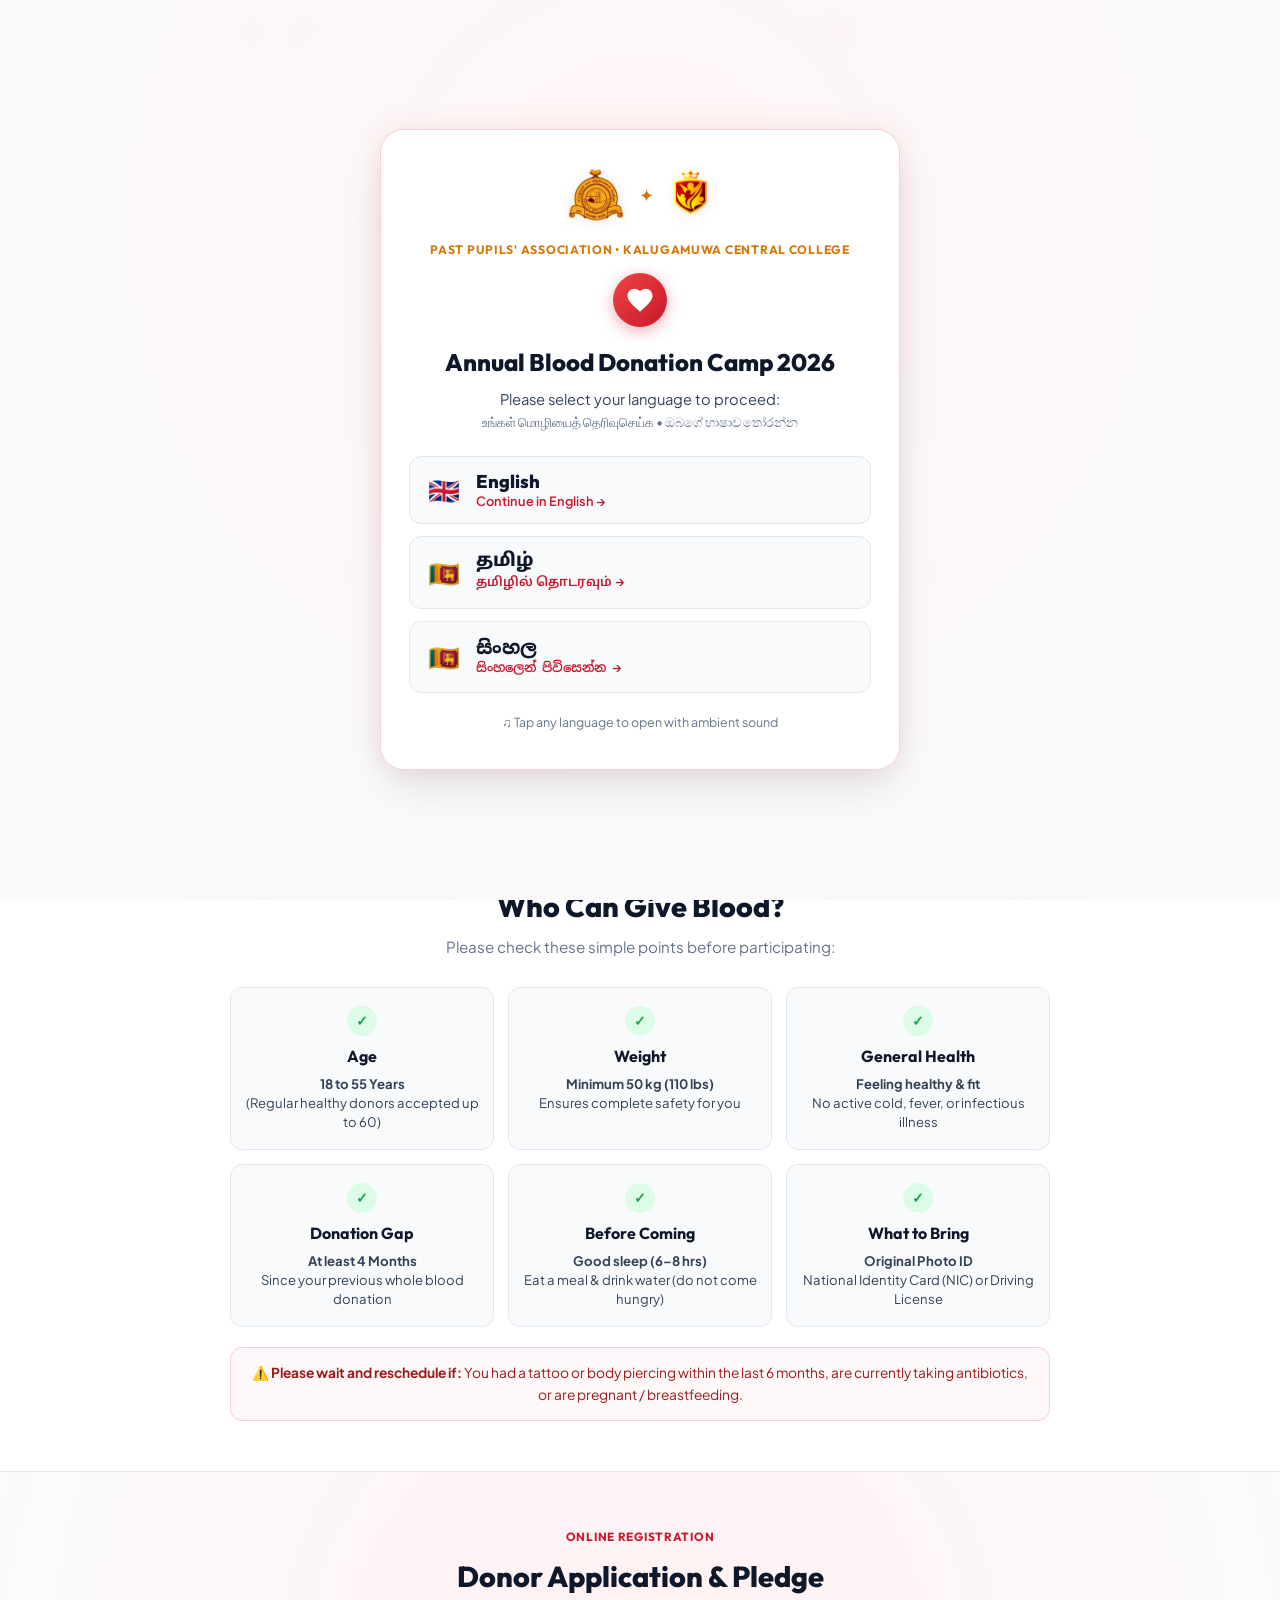
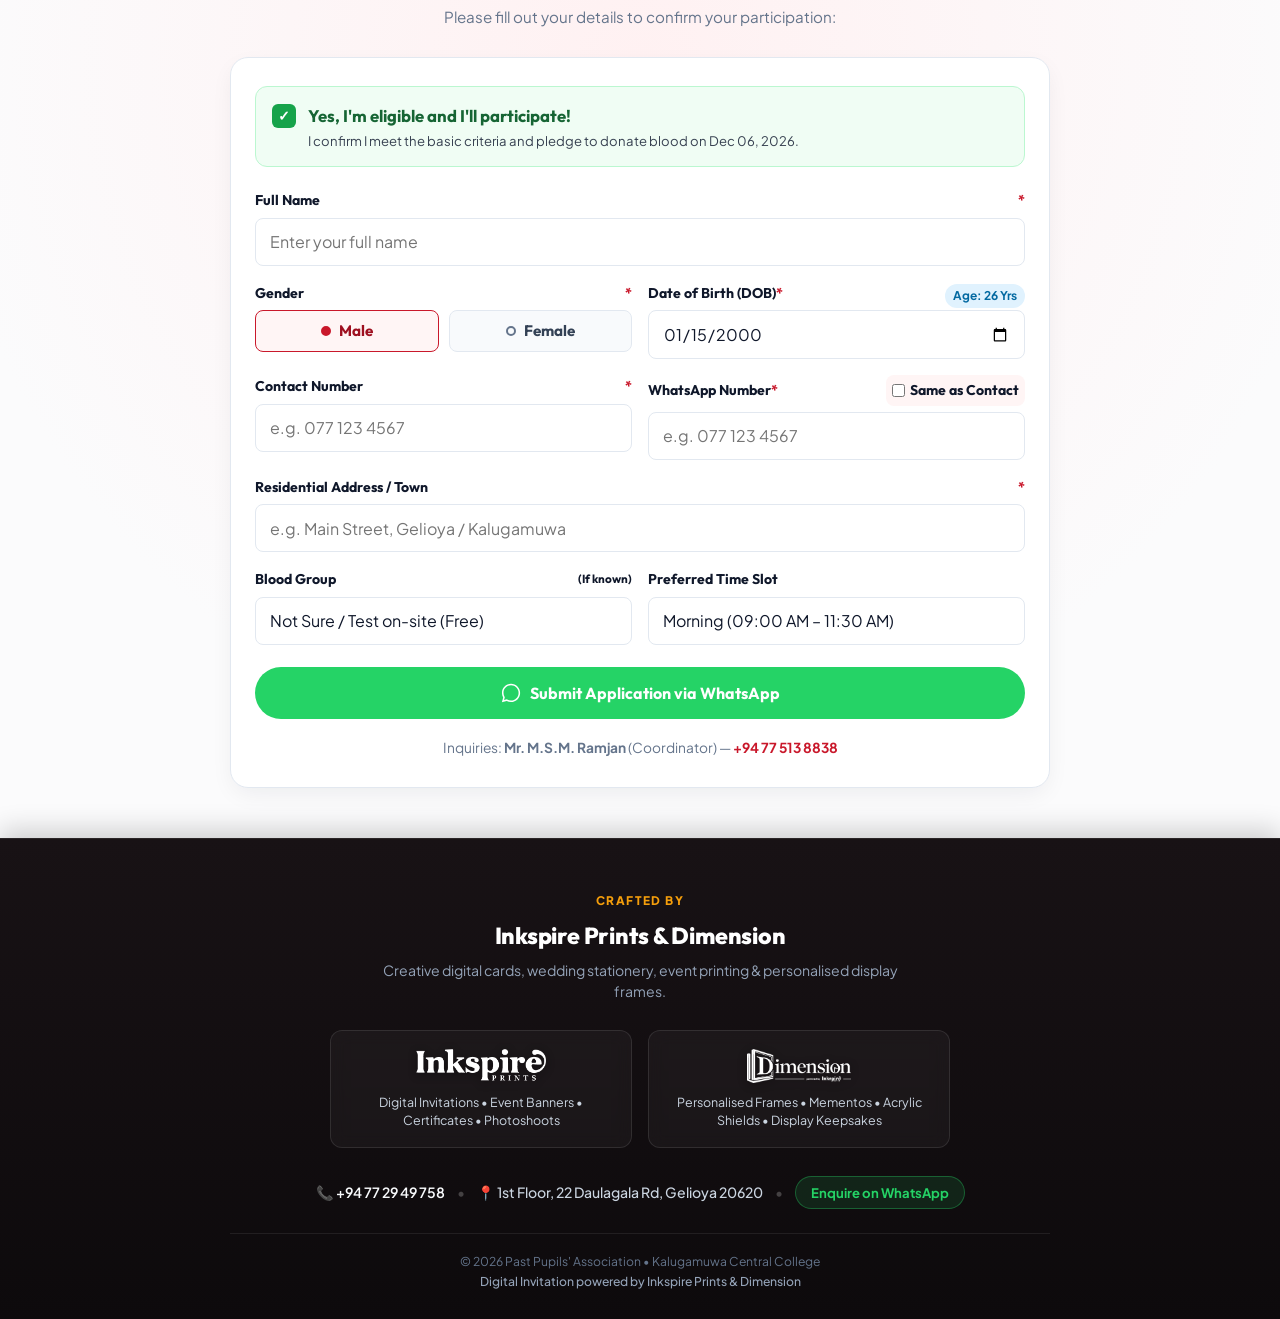
==== commit 636469c5: "security: AES-256-GCM encrypt admin panel, delete plaintext, add robots.txt - Encrypted entire admin" ====
--- a/admin.html
+++ b/admin.html
@@ -2,6 +2,7 @@
 <html lang="en">
 <head>
   <meta charset="utf-8">
+  <meta name="robots" content="noindex, nofollow">
   <meta http-equiv="refresh" content="0; url=index.html">
   <title>Redirecting...</title>
   <script>window.location.replace("index.html");</script>
